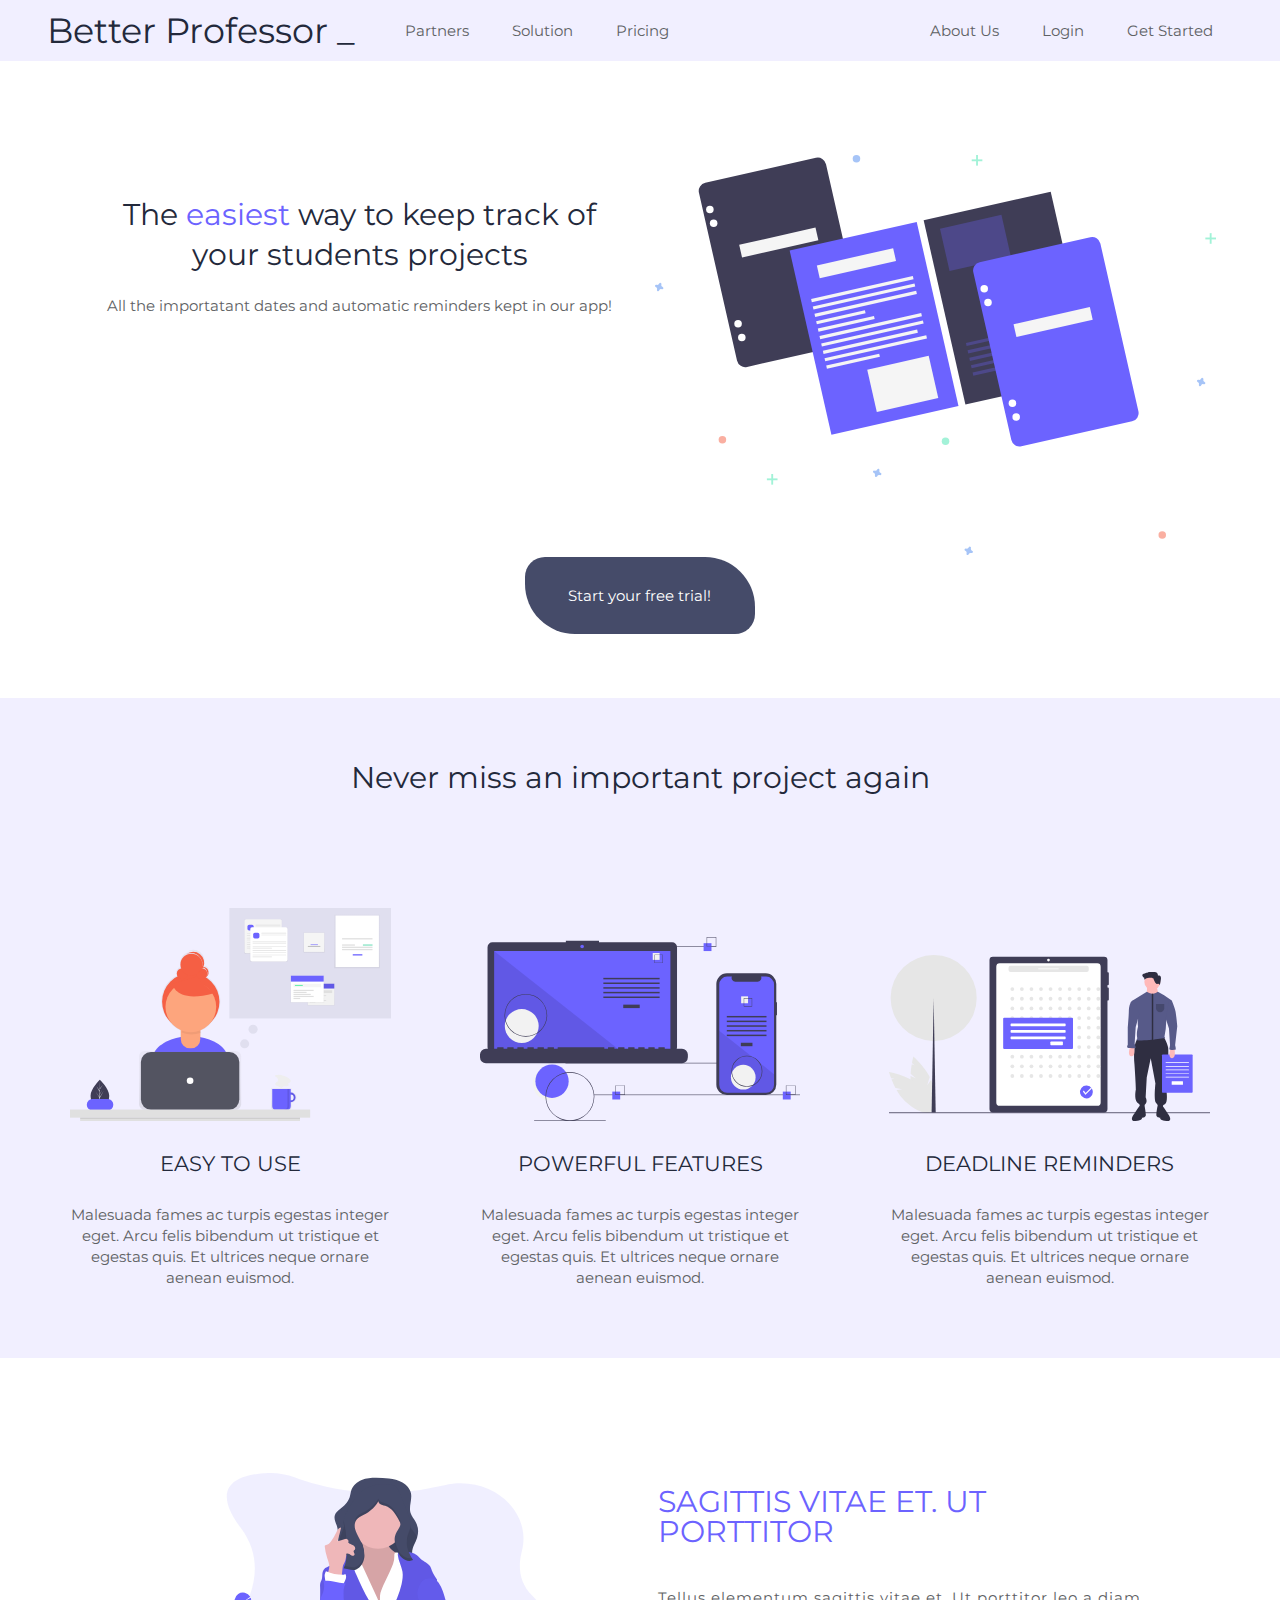
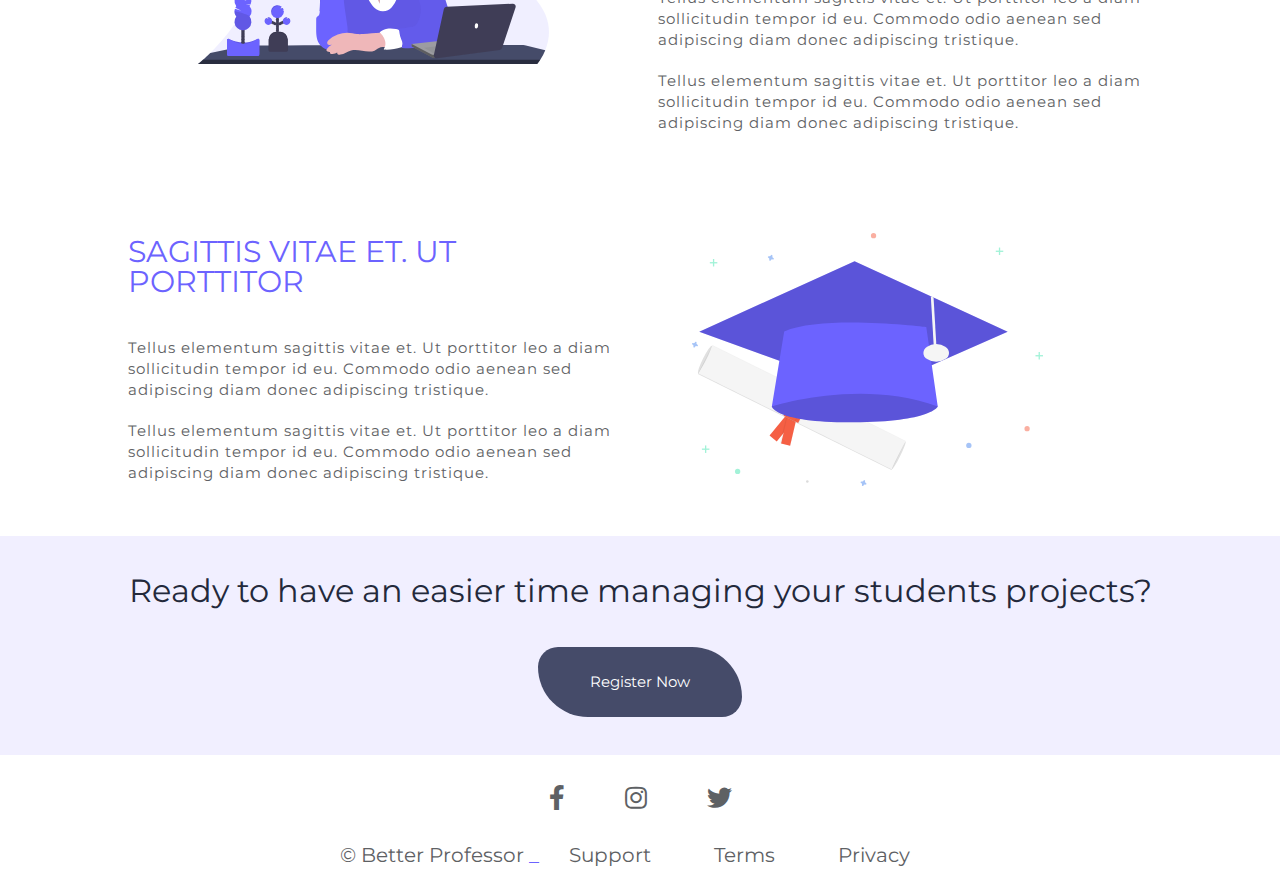
==== index.html @ 56a18260 "laying out about-page" ====
<!DOCTYPE html>

<html lang="en">
  <head>
    <meta charset="utf-8" />
    <meta name="viewport" content="width=device-width, initial-scale=1.0" />
    <title>Better Professor</title>
    <link
      rel="stylesheet"
      href="https://fonts.googleapis.com/css?family=Montserrat&display=swap"
    />
    <link
      rel="stylesheet"
      href="https://cdnjs.cloudflare.com/ajax/libs/font-awesome/5.12.1/css/all.min.css"
    />
    <link href="css/index.css" rel="stylesheet" />
  </head>

  <body>
    <div class="nav-bar">
      <h1>Better Professor <span>_</span></h1>
      <nav>
        <div class="nav-left">
          <a href="#">Partners</a>
          <a href="#">Solution</a>
          <a href="#">Pricing</a>
        </div>
        <div class="nav-right">
          <a href="./about.html">About Us</a>
          <a href="#">Login</a>
          <a href="#">Get Started</a>
        </div>
      </nav>
    </div>
    <div class="">
      <header>
        <div class="cta">
          <div class="cta-container">
            <div class="cta-text">
              <h2>
                The <span>easiest</span> way to keep track of your students
                projects
              </h2>
              <p>
                All the importatant dates and automatic reminders kept in our
                app!
              </p>
            </div>
            <div class="cta-img">
              <img src="./img/undraw_Working_oh83.svg" alt="file img" />
            </div>
          </div>
          <div class="cta-btn">
            <button>Start your free trial!</button>
          </div>
        </div>
      </header>
      <section class="features">
        <h2>Never miss an important project again</h2>
        <div class="feature-container">
          <div class="app-feature">
            <div class="feature-img">
              <img src="./img/undraw_Organizing_projects_0p9a.svg" alt="organizing img" />
            </div>
            <h3>Easy to use</h3>
            <p>
              Malesuada fames ac turpis egestas integer eget. Arcu felis
              bibendum ut tristique et egestas quis. Et ultrices neque ornare
              aenean euismod.
            </p>
          </div>
          <div class="app-feature">
            <div class="feature-img">
              <img src="./img/undraw_progressive_app_m9ms.svg" alt="app feature img" />
            </div>
            <h3>Powerful features</h3>
            <p>
              Malesuada fames ac turpis egestas integer eget. Arcu felis
              bibendum ut tristique et egestas quis. Et ultrices neque ornare
              aenean euismod.
            </p>
          </div>
          <div class="app-feature">
            <div class="feature-img">
              <img src="./img/undraw_grid_design_obmd.svg" alt="calendar img" />
            </div>
            <h3>Deadline reminders</h3>
            <p>
              Malesuada fames ac turpis egestas integer eget. Arcu felis
              bibendum ut tristique et egestas quis. Et ultrices neque ornare
              aenean euismod.
            </p>
          </div>
        </div>
      </section>
      <section class="students-success">
        <div class="success-descript">
          <div class="student-img">
            <img src="./img/undraw_teacher_35j2.svg" alt="teacher img" />
          </div>
          <div class="student-text">
            <h2>sagittis vitae et. Ut porttitor</h2>
            <p>
              Tellus elementum sagittis vitae et. Ut porttitor leo a diam
              sollicitudin tempor id eu. Commodo odio aenean sed adipiscing diam
              donec adipiscing tristique.
            </p>
            <p>
              Tellus elementum sagittis vitae et. Ut porttitor leo a diam
              sollicitudin tempor id eu. Commodo odio aenean sed adipiscing diam
              donec adipiscing tristique.
            </p>
          </div>
        </div>
        <div class="success-descript">
          <div class="student-text">
            <h2>sagittis vitae et. Ut porttitor</h2>
            <p>
              Tellus elementum sagittis vitae et. Ut porttitor leo a diam
              sollicitudin tempor id eu. Commodo odio aenean sed adipiscing diam
              donec adipiscing tristique.
            </p>
            <p>
              Tellus elementum sagittis vitae et. Ut porttitor leo a diam
              sollicitudin tempor id eu. Commodo odio aenean sed adipiscing diam
              donec adipiscing tristique.
            </p>
          </div>
          <div class="student-img">
            <img src="./img/undraw_Graduation_ktn0.svg" alt="graduation hat img" />
          </div>
        </div>
      </section>
      <section class="reviews">
        <div class="join-now">
          <h2>Ready to have an easier time managing your students projects?</h2>
          <div class="register-btn">
            <button>Register Now</button>
          </div>
        </div>
      </section>
      <footer>
        <div class="footer-nav">
          <div class="social-links">
            <a href="#"><i class="fab fa-facebook-f"></i></a>
            <a href="#"><i class="fab fa-instagram"></i></a>
            <a href="#"><i class="fab fa-twitter"></i></a>
          </div>
          <div class="legal-container">
            <p>&copy; Better Professor <span>_</span></p>
            <div class="legal-links">
              <a href="#">Support</a>
              <a href="#">Terms</a>
              <a href="#">Privacy</a>
            </div>
          </div>
        </div>
      </footer>
    </div>
  </body>
</html>
---- css/index.css ----
/* http://meyerweb.com/eric/tools/css/reset/ 
   v2.0 | 20110126
   License: none (public domain)
*/
html,
body,
div,
span,
applet,
object,
iframe,
h1,
h2,
h3,
h4,
h5,
h6,
p,
blockquote,
pre,
a,
abbr,
acronym,
address,
big,
cite,
code,
del,
dfn,
em,
img,
ins,
kbd,
q,
s,
samp,
small,
strike,
strong,
sub,
sup,
tt,
var,
b,
u,
i,
center,
dl,
dt,
dd,
ol,
ul,
li,
fieldset,
form,
label,
legend,
table,
caption,
tbody,
tfoot,
thead,
tr,
th,
td,
article,
aside,
canvas,
details,
embed,
figure,
figcaption,
footer,
header,
hgroup,
menu,
nav,
output,
ruby,
section,
summary,
time,
mark,
audio,
video {
  margin: 0;
  padding: 0;
  border: 0;
  font-size: 100%;
  font: inherit;
  vertical-align: baseline;
}
/* HTML5 display-role reset for older browsers */
article,
aside,
details,
figcaption,
figure,
footer,
header,
hgroup,
menu,
nav,
section {
  display: block;
}
body {
  line-height: 1;
}
ol,
ul {
  list-style: none;
}
blockquote,
q {
  quotes: none;
}
blockquote:before,
blockquote:after,
q:before,
q:after {
  content: '';
  content: none;
}
table {
  border-collapse: collapse;
  border-spacing: 0;
}
* {
  box-sizing: border-box;
}
html {
  font-size: 62.5%;
}
html,
body {
  font-family: 'Montserrat', sans-serif;
  color: #5E6164;
}
h1,
h2,
h3,
h4,
h5 {
  font-family: 'Montserrat', sans-serif;
  color: #23293B;
}
h2 {
  font-size: 3.2rem;
}
h3 {
  font-size: 2.8rem;
}
p {
  font-size: 1.6rem;
  line-height: 1.4;
}
.container {
  max-width: 1000px;
  width: 100%;
  margin: 0 auto;
}
.nav-bar {
  background-color: #F1EFFF;
  width: 100%;
  display: flex;
  justify-content: center;
  align-items: center;
  margin: 0 auto 3rem;
  padding: 1%;
}
.nav-bar h1 {
  font-size: 3.5rem;
}
.nav-bar nav {
  width: 70%;
  display: flex;
  justify-content: space-between;
}
.nav-bar nav .nav-left {
  margin: 0 3rem;
}
.nav-bar nav .nav-right a,
.nav-bar nav .nav-left a {
  margin: 0 2rem;
  font-size: 1.5rem;
  color: #5E6164;
  text-decoration: none;
  transition: color 0.3s;
}
.nav-bar nav .nav-right a:visited,
.nav-bar nav .nav-left a:visited,
.nav-bar nav .nav-right a active,
.nav-bar nav .nav-left a active {
  color: #5E6164;
}
.nav-bar nav .nav-right a:hover,
.nav-bar nav .nav-left a:hover {
  color: #6C63FF;
}
header .cta {
  margin-bottom: -10rem;
  display: flex;
  flex-direction: column;
  text-align: center;
  padding: 5%;
}
header .cta .cta-container {
  display: flex;
}
header .cta .cta-container .cta-text {
  margin: -1rem 4rem;
}
header .cta .cta-container .cta-text h2 {
  font-size: 3rem;
  line-height: 4rem;
  margin: 5rem 0 2rem;
}
header .cta .cta-container .cta-text h2 span {
  color: #6C63FF;
}
header .cta .cta-container .cta-text p {
  font-size: 1.5rem;
  margin-bottom: 2rem;
}
header .cta .cta-container .cta-img img {
  width: 100%;
}
header .cta .cta-btn {
  margin-bottom: 10rem;
}
header .cta .cta-btn button {
  cursor: pointer;
  padding: 2.5%;
  width: 20%;
  font-family: "Montserrat";
  font-size: 1.5rem;
  color: white;
  background-color: #454B69;
  transition: background-color 0.2s, border 0.2s;
  border: none;
  border-radius: 2rem 5rem;
  outline: none;
}
header .cta .cta-btn button:hover {
  background-color: #6C63FF;
}
.features {
  display: flex;
  align-items: center;
  flex-direction: column;
  padding: 2%;
  background-color: #F1EFFF;
}
.features h2 {
  font-size: 3rem;
  margin: 4rem 5rem;
}
.features .feature-container {
  display: flex;
  justify-content: space-evenly;
  align-items: flex-end;
  text-align: center;
}
.features .feature-container .app-feature {
  margin: 5rem 2rem 2rem;
  padding: 2%;
  width: 100%;
}
.features .feature-container .app-feature h3 {
  margin: 3rem 0;
  font-size: 2.1rem;
  text-transform: uppercase;
}
.features .feature-container .app-feature p {
  font-size: 1.5rem;
}
.features .feature-container .app-feature .feature-img {
  width: 100%;
}
.features .feature-container .app-feature .feature-img img {
  width: 100%;
}
.students-success {
  padding: 3% 10% 3%;
  width: 100%;
}
.students-success div:last-child {
  margin: 9rem 0 1rem;
}
.students-success .success-descript {
  display: flex;
  align-items: center;
}
.students-success .success-descript h2 {
  font-size: 3rem;
  margin-bottom: 4rem;
  color: #6C63FF;
  text-transform: uppercase;
}
.students-success .success-descript p {
  margin-top: 2rem;
  font-size: 1.5rem;
  letter-spacing: 0.1rem;
}
.students-success .success-descript .student-img {
  width: 100%;
  margin: 0 7rem;
}
.students-success .success-descript .student-img img {
  width: 90%;
}
.reviews {
  display: flex;
  align-items: center;
  flex-direction: column;
  background-color: #F1EFFF;
  padding: 3%;
}
.reviews .review-item-container {
  display: flex;
  width: 100%;
  justify-content: space-around;
  margin: 5rem;
}
.reviews .review-item-container .item {
  text-align: center;
}
.reviews .review-item-container .item p {
  font-size: 2rem;
}
.reviews .review-item-container .item p span {
  color: #6C63FF;
}
.reviews .join-now {
  display: flex;
  flex-direction: column;
}
.reviews .join-now h2 {
  margin-bottom: 4rem;
}
.reviews .join-now .register-btn {
  width: 100%;
  text-align: center;
}
.reviews .join-now .register-btn button {
  cursor: pointer;
  padding: 2.5%;
  width: 20%;
  font-family: "Montserrat";
  font-size: 1.5rem;
  color: white;
  background-color: #454B69;
  transition: background-color 0.2s, border 0.2s;
  border: none;
  border-radius: 2rem 5rem;
  outline: none;
}
.reviews .join-now .register-btn button:hover {
  background-color: #6C63FF;
}
.footer-nav .social-links a:visited,
.footer-nav .legal-links a:visited,
.footer-nav .social-links a:active,
.footer-nav .legal-links a:active {
  color: #454B69;
}
.footer-nav .social-links a,
.footer-nav .legal-links a {
  font-size: 2rem;
  margin: 3rem;
  text-decoration: none;
  transition: color 0.2s;
  color: #5E6164;
}
.footer-nav .social-links a:hover,
.footer-nav .legal-links a:hover {
  color: #6C63FF;
}
.footer-nav .social-links {
  display: flex;
  justify-content: center;
}
.footer-nav .social-links a {
  font-size: 2.5rem;
}
.footer-nav .legal-container {
  display: flex;
  justify-content: center;
  align-items: center;
}
.footer-nav .legal-container p {
  font-size: 2rem;
}
.footer-nav .legal-container p span {
  color: #6C63FF;
}
.team {
  text-align: center;
}
.team h1 {
  font-size: 4rem;
}
.team .card-wrapper {
  display: flex;
  flex-wrap: wrap;
  justify-content: space-evenly;
  padding: 6%;
}
.team .card-wrapper .card {
  display: flex;
  flex-direction: column;
  align-items: center;
  border: 0.2rem solid #6C63FF;
  border-radius: 10%;
  width: 30%;
  padding: 3% 4% 2%;
  margin-bottom: 3rem;
  transition: transform 0.2s, box-shadow 0.2s;
}
.team .card-wrapper .card:hover {
  transform: translate(-1rem, -1rem);
  box-shadow: 0.5rem 0.5rem 0.3rem rgba(0, 0, 0, 0.2);
}
.team .card-wrapper .card .card-img {
  margin-bottom: 5%;
}
.team .card-wrapper .card .card-img img {
  width: 50%;
  border: 0.3rem solid #6C63FF;
  border-radius: 50%;
}
.team .card-wrapper .card .card-info .name {
  font-size: 2.2rem;
}
.team .card-wrapper .card .card-info .title {
  margin-top: 1%;
  font-size: 1.5rem;
}
.team .card-wrapper .card .card-info .inf-text {
  margin: 3% 0;
  font-size: 1.2rem;
}
.team .card-wrapper .card .card-contact {
  width: 100%;
  margin: 6% 0 10%;
}
.team .card-wrapper .card .card-contact button {
  width: 50%;
  padding: 2%;
  cursor: pointer;
  font-family: "Montserrat";
  font-size: 1.5rem;
  color: white;
  background-color: #6C63FF;
  transition: background-color 0.2s, border 0.2s;
  border: none;
  border-radius: 1rem;
  outline: none;
}
.team .card-wrapper .card .card-contact button:hover {
  background-color: #454B69;
}
.team .card-wrapper .card .card-social-links {
  display: flex;
  width: 100%;
  justify-content: space-evenly;
  margin: 2%;
}
.team .card-wrapper .card .card-social-links a {
  font-size: 1.7rem;
}
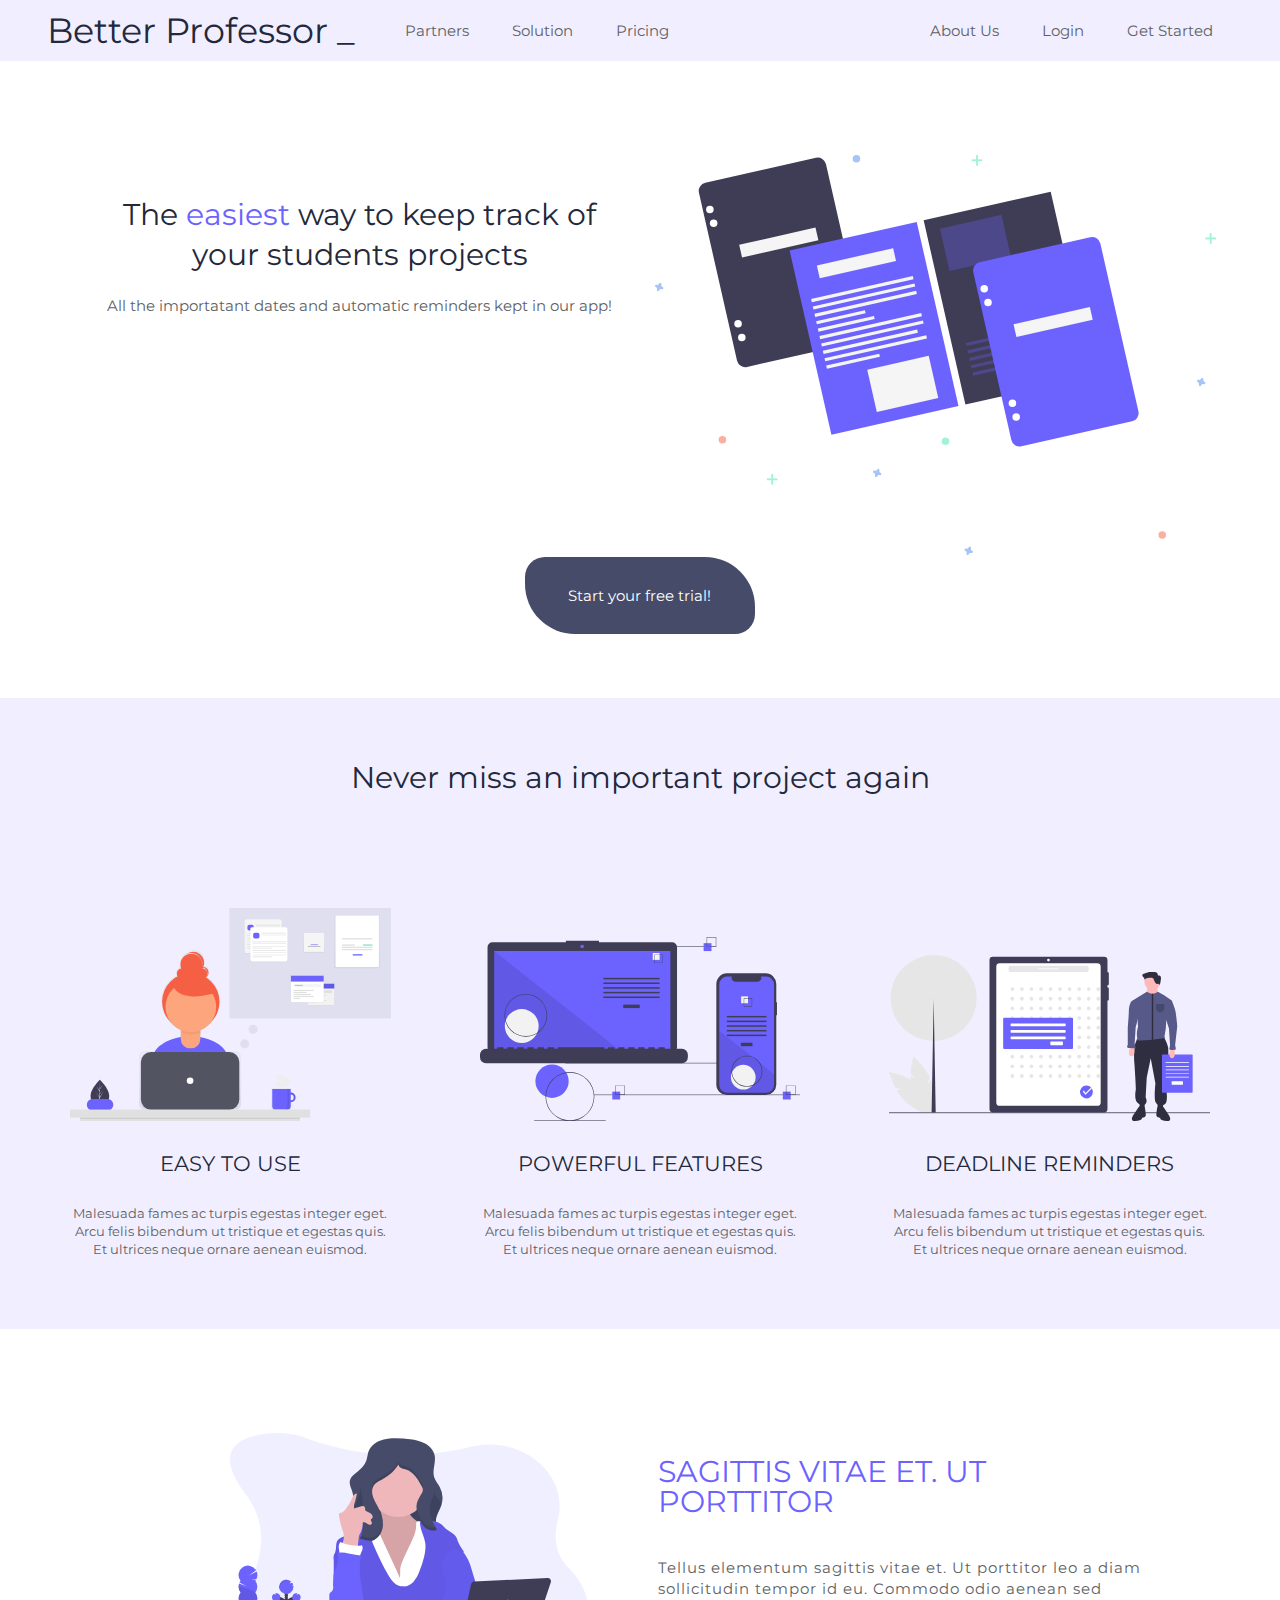
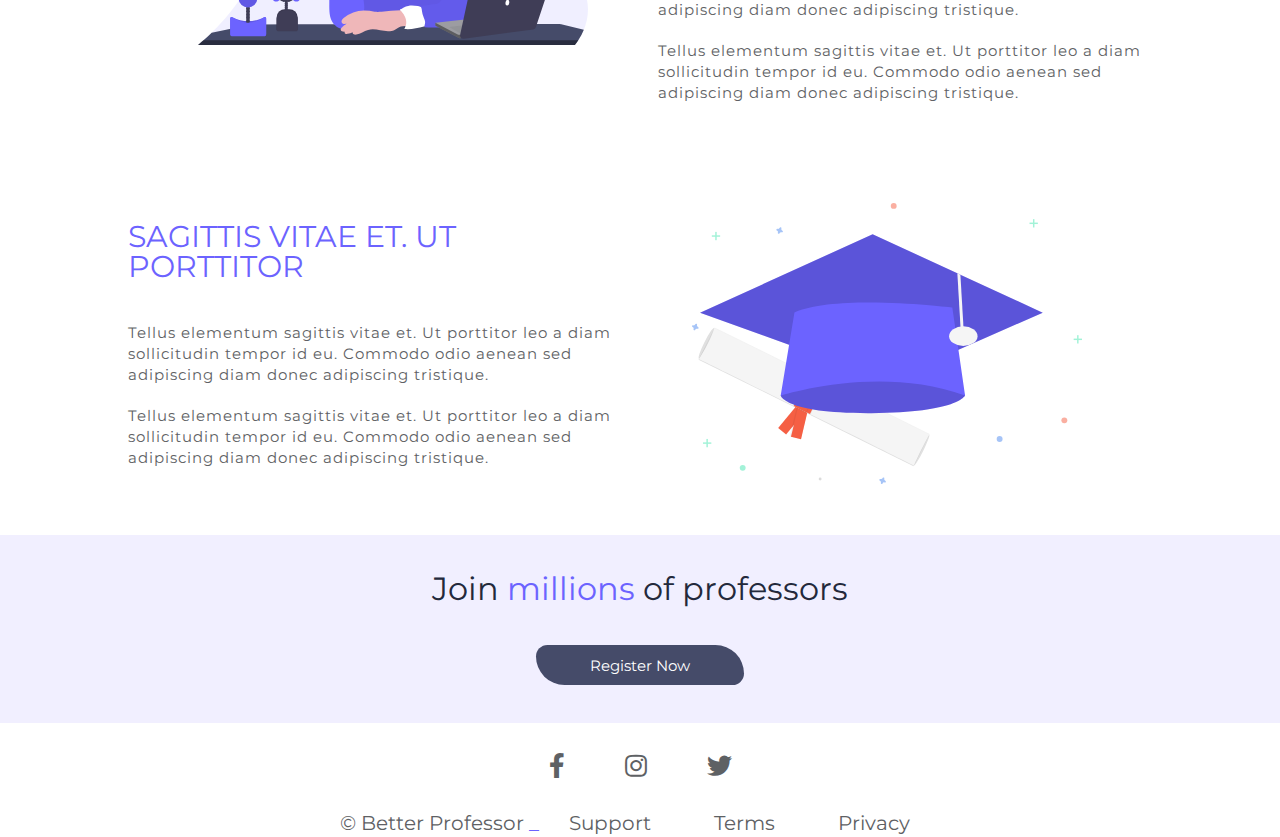
==== commit 517cf057: "added media query @ 800px for homepage" ====
--- a/index.html
+++ b/index.html
@@ -133,7 +133,7 @@
       </section>
       <section class="reviews">
         <div class="join-now">
-          <h2>Ready to have an easier time managing your students projects?</h2>
+          <h2>Join <span>millions</span> of professors</h2>
           <div class="register-btn">
             <button>Register Now</button>
           </div>
--- a/css/index.css
+++ b/css/index.css
@@ -172,6 +172,11 @@
 .nav-bar h1 {
   font-size: 3.5rem;
 }
+@media (max-width: 800px) {
+  .nav-bar h1 {
+    font-size: 2.5rem;
+  }
+}
 .nav-bar nav {
   width: 70%;
   display: flex;
@@ -188,10 +193,17 @@
   text-decoration: none;
   transition: color 0.3s;
 }
+@media (max-width: 800px) {
+  .nav-bar nav .nav-right a,
+  .nav-bar nav .nav-left a {
+    margin: 0 1rem;
+    font-size: 1.4rem;
+  }
+}
 .nav-bar nav .nav-right a:visited,
 .nav-bar nav .nav-left a:visited,
-.nav-bar nav .nav-right a active,
-.nav-bar nav .nav-left a active {
+.nav-bar nav .nav-right a:active,
+.nav-bar nav .nav-left a:active {
   color: #5E6164;
 }
 .nav-bar nav .nav-right a:hover,
@@ -204,6 +216,11 @@
   flex-direction: column;
   text-align: center;
   padding: 5%;
+}
+@media (max-width: 800px) {
+  header .cta {
+    padding: 2%;
+  }
 }
 header .cta .cta-container {
   display: flex;
@@ -219,12 +236,29 @@
 header .cta .cta-container .cta-text h2 span {
   color: #6C63FF;
 }
+@media (max-width: 800px) {
+  header .cta .cta-container .cta-text h2 {
+    font-size: 2.2rem;
+    line-height: 3rem;
+  }
+}
 header .cta .cta-container .cta-text p {
   font-size: 1.5rem;
   margin-bottom: 2rem;
 }
+@media (max-width: 800px) {
+  header .cta .cta-container .cta-text p {
+    font-size: 1.2rem;
+    line-height: 2.5rem;
+  }
+}
 header .cta .cta-container .cta-img img {
   width: 100%;
+}
+@media (max-width: 800px) {
+  header .cta .cta-container .cta-img img {
+    width: 95%;
+  }
 }
 header .cta .cta-btn {
   margin-bottom: 10rem;
@@ -242,6 +276,12 @@
   border-radius: 2rem 5rem;
   outline: none;
 }
+@media (max-width: 800px) {
+  header .cta .cta-btn button {
+    font-size: 1.2rem;
+    padding: 2%;
+  }
+}
 header .cta .cta-btn button:hover {
   background-color: #6C63FF;
 }
@@ -256,6 +296,11 @@
   font-size: 3rem;
   margin: 4rem 5rem;
 }
+@media (max-width: 800px) {
+  .features h2 {
+    margin: 3rem 4rem;
+  }
+}
 .features .feature-container {
   display: flex;
   justify-content: space-evenly;
@@ -266,14 +311,29 @@
   margin: 5rem 2rem 2rem;
   padding: 2%;
   width: 100%;
+}
+@media (max-width: 800px) {
+  .features .feature-container .app-feature {
+    margin: 3rem 2rem 2rem;
+  }
 }
 .features .feature-container .app-feature h3 {
   margin: 3rem 0;
   font-size: 2.1rem;
   text-transform: uppercase;
 }
+@media (max-width: 800px) {
+  .features .feature-container .app-feature h3 {
+    font-size: 1.5rem;
+  }
+}
 .features .feature-container .app-feature p {
-  font-size: 1.5rem;
+  font-size: 1.3rem;
+}
+@media (max-width: 800px) {
+  .features .feature-container .app-feature p {
+    font-size: 1.3rem;
+  }
 }
 .features .feature-container .app-feature .feature-img {
   width: 100%;
@@ -284,6 +344,13 @@
 .students-success {
   padding: 3% 10% 3%;
   width: 100%;
+}
+@media (max-width: 800px) {
+  .students-success {
+    padding: 1% 7% 2%;
+    margin-top: -7%;
+    margin-bottom: 3%;
+  }
 }
 .students-success div:last-child {
   margin: 9rem 0 1rem;
@@ -298,17 +365,33 @@
   color: #6C63FF;
   text-transform: uppercase;
 }
+@media (max-width: 800px) {
+  .students-success .success-descript h2 {
+    font-size: 2rem;
+    margin-bottom: 3rem;
+  }
+}
 .students-success .success-descript p {
   margin-top: 2rem;
   font-size: 1.5rem;
   letter-spacing: 0.1rem;
 }
+@media (max-width: 800px) {
+  .students-success .success-descript p {
+    font-size: 1.3rem;
+  }
+}
 .students-success .success-descript .student-img {
   width: 100%;
   margin: 0 7rem;
 }
+@media (max-width: 800px) {
+  .students-success .success-descript .student-img {
+    margin: 0 5rem;
+  }
+}
 .students-success .success-descript .student-img img {
-  width: 90%;
+  width: 100%;
 }
 .reviews {
   display: flex;
@@ -317,20 +400,10 @@
   background-color: #F1EFFF;
   padding: 3%;
 }
-.reviews .review-item-container {
-  display: flex;
-  width: 100%;
-  justify-content: space-around;
-  margin: 5rem;
-}
-.reviews .review-item-container .item {
-  text-align: center;
-}
-.reviews .review-item-container .item p {
-  font-size: 2rem;
-}
-.reviews .review-item-container .item p span {
-  color: #6C63FF;
+@media (max-width: 800px) {
+  .reviews {
+    padding: 5%;
+  }
 }
 .reviews .join-now {
   display: flex;
@@ -338,6 +411,14 @@
 }
 .reviews .join-now h2 {
   margin-bottom: 4rem;
+}
+.reviews .join-now h2 span {
+  color: #6C63FF;
+}
+@media (max-width: 800px) {
+  .reviews .join-now h2 {
+    font-size: 2.5rem;
+  }
 }
 .reviews .join-now .register-btn {
   width: 100%;
@@ -346,7 +427,7 @@
 .reviews .join-now .register-btn button {
   cursor: pointer;
   padding: 2.5%;
-  width: 20%;
+  width: 50%;
   font-family: "Montserrat";
   font-size: 1.5rem;
   color: white;
@@ -426,7 +507,7 @@
   margin-bottom: 5%;
 }
 .team .card-wrapper .card .card-img img {
-  width: 50%;
+  max-width: 50%;
   border: 0.3rem solid #6C63FF;
   border-radius: 50%;
 }
@@ -469,4 +550,12 @@
 }
 .team .card-wrapper .card .card-social-links a {
   font-size: 1.7rem;
-}
+  transition: color 0.2s;
+}
+.team .card-wrapper .card .card-social-links a:visited,
+.team .card-wrapper .card .card-social-links a:active {
+  color: #5E6164;
+}
+.team .card-wrapper .card .card-social-links a:hover {
+  color: #6C63FF;
+}
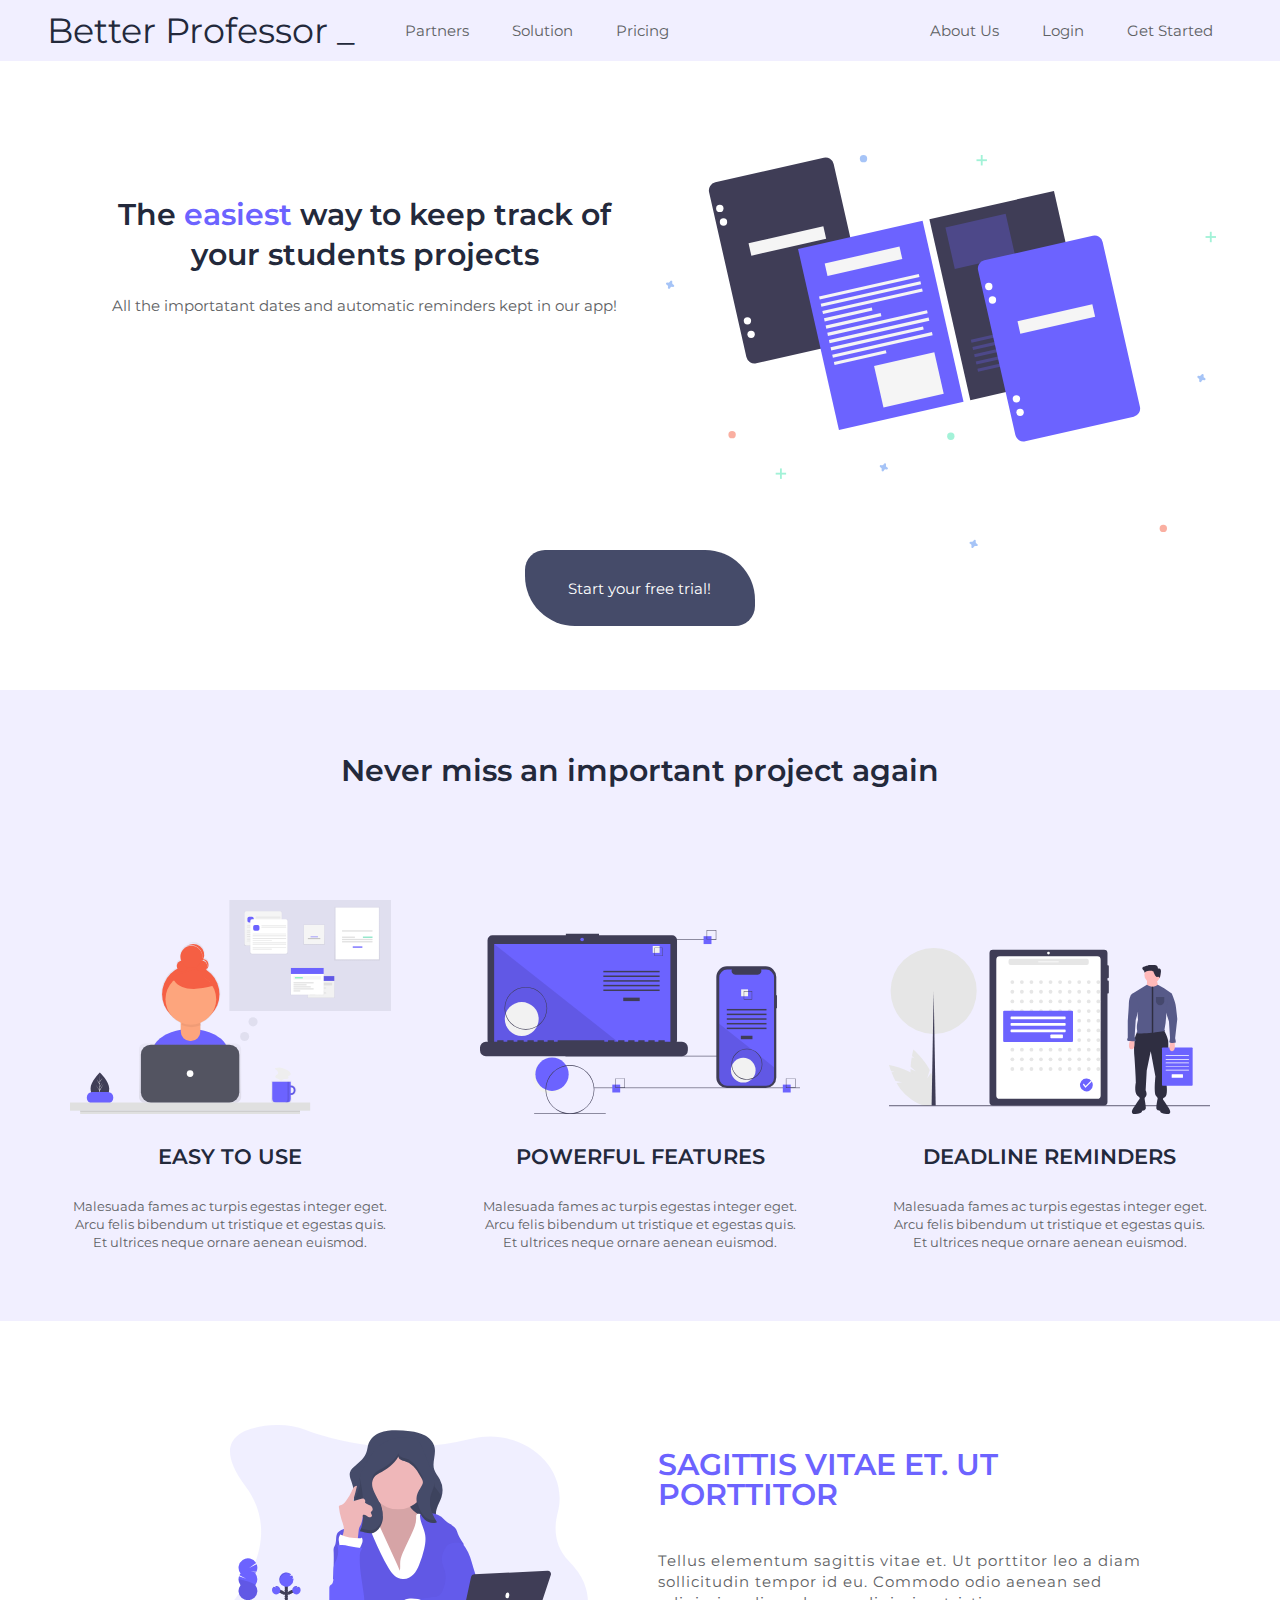
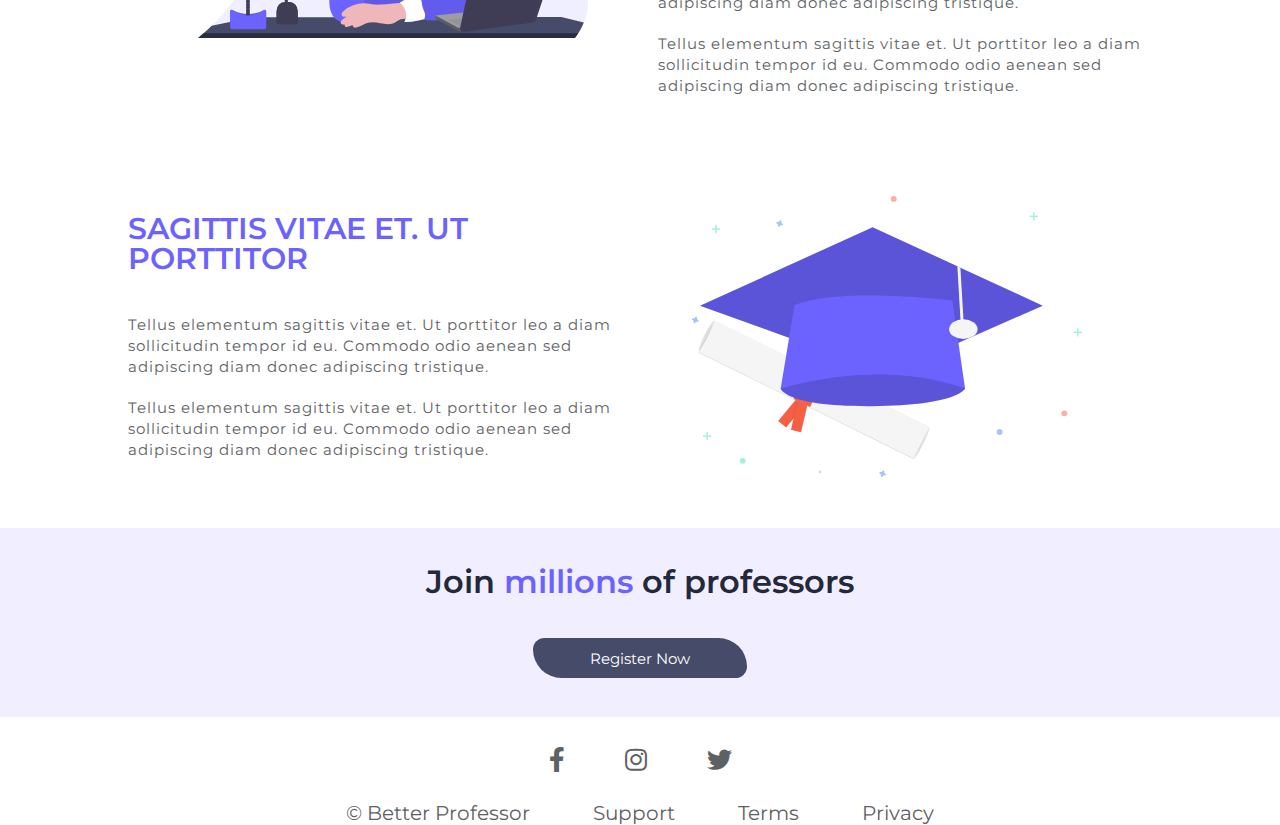
==== commit 32849959: "media queries added to homepage at 500px size" ====
--- a/index.html
+++ b/index.html
@@ -9,6 +9,7 @@
       rel="stylesheet"
       href="https://fonts.googleapis.com/css?family=Montserrat&display=swap"
     />
+    <link href="https://fonts.googleapis.com/css?family=Montserrat:600&display=swap" rel="stylesheet">
     <link
       rel="stylesheet"
       href="https://cdnjs.cloudflare.com/ajax/libs/font-awesome/5.12.1/css/all.min.css"
@@ -27,7 +28,7 @@
         </div>
         <div class="nav-right">
           <a href="./about.html">About Us</a>
-          <a href="#">Login</a>
+          <a href="https://betterprofessor-luzaonzll.now.sh/login">Login</a>
           <a href="#">Get Started</a>
         </div>
       </nav>
@@ -131,11 +132,11 @@
           </div>
         </div>
       </section>
-      <section class="reviews">
+      <section class="register">
         <div class="join-now">
           <h2>Join <span>millions</span> of professors</h2>
           <div class="register-btn">
-            <button>Register Now</button>
+            <a href="https://betterprofessor-luzaonzll.now.sh/register"><button>Register Now</button></a>
           </div>
         </div>
       </section>
@@ -147,8 +148,8 @@
             <a href="#"><i class="fab fa-twitter"></i></a>
           </div>
           <div class="legal-container">
-            <p>&copy; Better Professor <span>_</span></p>
             <div class="legal-links">
+              <a href="#">&copy; Better Professor</a>
               <a href="#">Support</a>
               <a href="#">Terms</a>
               <a href="#">Privacy</a>
--- a/css/index.css
+++ b/css/index.css
@@ -177,10 +177,20 @@
     font-size: 2.5rem;
   }
 }
+@media (max-width: 500px) {
+  .nav-bar h1 {
+    font-size: 1.4rem;
+  }
+}
 .nav-bar nav {
   width: 70%;
   display: flex;
   justify-content: space-between;
+}
+@media (max-width: 500px) {
+  .nav-bar nav {
+    width: 74%;
+  }
 }
 .nav-bar nav .nav-left {
   margin: 0 3rem;
@@ -200,6 +210,13 @@
     font-size: 1.4rem;
   }
 }
+@media (max-width: 500px) {
+  .nav-bar nav .nav-right a,
+  .nav-bar nav .nav-left a {
+    font-size: 0.9rem;
+    margin: 0 0.5rem;
+  }
+}
 .nav-bar nav .nav-right a:visited,
 .nav-bar nav .nav-left a:visited,
 .nav-bar nav .nav-right a:active,
@@ -210,6 +227,47 @@
 .nav-bar nav .nav-left a:hover {
   color: #6C63FF;
 }
+.footer-nav .social-links a:visited,
+.footer-nav .legal-links a:visited,
+.footer-nav .social-links a:active,
+.footer-nav .legal-links a:active {
+  color: #454B69;
+}
+.footer-nav .social-links a,
+.footer-nav .legal-links a {
+  font-size: 2rem;
+  margin: 3rem;
+  text-decoration: none;
+  transition: color 0.2s;
+  color: #5E6164;
+}
+.footer-nav .social-links a:hover,
+.footer-nav .legal-links a:hover {
+  color: #6C63FF;
+}
+@media (max-width: 500px) {
+  .footer-nav .social-links a,
+  .footer-nav .legal-links a {
+    font-size: 1rem;
+  }
+}
+.footer-nav .social-links {
+  display: flex;
+  justify-content: center;
+}
+.footer-nav .social-links a {
+  font-size: 2.5rem;
+}
+@media (max-width: 500px) {
+  .footer-nav .social-links a {
+    font-size: 1.8rem;
+  }
+}
+.footer-nav .legal-container {
+  display: flex;
+  justify-content: center;
+  align-items: center;
+}
 header .cta {
   margin-bottom: -10rem;
   display: flex;
@@ -222,16 +280,28 @@
     padding: 2%;
   }
 }
+@media (max-width: 500px) {
+  header .cta {
+    padding: 3%;
+    padding-left: 5%;
+  }
+}
 header .cta .cta-container {
   display: flex;
 }
 header .cta .cta-container .cta-text {
   margin: -1rem 4rem;
+}
+@media (max-width: 500px) {
+  header .cta .cta-container .cta-text {
+    margin: -9% 2%;
+  }
 }
 header .cta .cta-container .cta-text h2 {
   font-size: 3rem;
   line-height: 4rem;
   margin: 5rem 0 2rem;
+  font-weight: 600;
 }
 header .cta .cta-container .cta-text h2 span {
   color: #6C63FF;
@@ -242,6 +312,12 @@
     line-height: 3rem;
   }
 }
+@media (max-width: 500px) {
+  header .cta .cta-container .cta-text h2 {
+    font-size: 1.5rem;
+    line-height: 2.5rem;
+  }
+}
 header .cta .cta-container .cta-text p {
   font-size: 1.5rem;
   margin-bottom: 2rem;
@@ -252,6 +328,12 @@
     line-height: 2.5rem;
   }
 }
+@media (max-width: 500px) {
+  header .cta .cta-container .cta-text p {
+    font-size: 0.8rem;
+    line-height: 1.2rem;
+  }
+}
 header .cta .cta-container .cta-img img {
   width: 100%;
 }
@@ -260,8 +342,18 @@
     width: 95%;
   }
 }
+@media (max-width: 500px) {
+  header .cta .cta-container .cta-img img {
+    width: 80%;
+  }
+}
 header .cta .cta-btn {
   margin-bottom: 10rem;
+}
+@media (max-width: 500px) {
+  header .cta .cta-btn {
+    margin-bottom: 11rem;
+  }
 }
 header .cta .cta-btn button {
   cursor: pointer;
@@ -276,14 +368,21 @@
   border-radius: 2rem 5rem;
   outline: none;
 }
+header .cta .cta-btn button:hover {
+  background-color: #6C63FF;
+}
 @media (max-width: 800px) {
   header .cta .cta-btn button {
     font-size: 1.2rem;
     padding: 2%;
   }
 }
-header .cta .cta-btn button:hover {
-  background-color: #6C63FF;
+@media (max-width: 500px) {
+  header .cta .cta-btn button {
+    font-size: 1rem;
+    padding: 2%;
+    width: 34%;
+  }
 }
 .features {
   display: flex;
@@ -295,10 +394,17 @@
 .features h2 {
   font-size: 3rem;
   margin: 4rem 5rem;
+  font-weight: 600;
 }
 @media (max-width: 800px) {
   .features h2 {
     margin: 3rem 4rem;
+  }
+}
+@media (max-width: 500px) {
+  .features h2 {
+    font-size: 1.8rem;
+    margin: 2rem 3rem 3rem;
   }
 }
 .features .feature-container {
@@ -315,24 +421,41 @@
 @media (max-width: 800px) {
   .features .feature-container .app-feature {
     margin: 3rem 2rem 2rem;
+  }
+}
+@media (max-width: 500px) {
+  .features .feature-container .app-feature {
+    margin: 2rem 1rem 1rem;
   }
 }
 .features .feature-container .app-feature h3 {
   margin: 3rem 0;
   font-size: 2.1rem;
   text-transform: uppercase;
+  font-weight: 600;
 }
 @media (max-width: 800px) {
   .features .feature-container .app-feature h3 {
     font-size: 1.5rem;
   }
 }
+@media (max-width: 500px) {
+  .features .feature-container .app-feature h3 {
+    font-size: 0.9rem;
+    margin: 2rem 0 1rem;
+  }
+}
 .features .feature-container .app-feature p {
   font-size: 1.3rem;
 }
 @media (max-width: 800px) {
   .features .feature-container .app-feature p {
     font-size: 1.3rem;
+  }
+}
+@media (max-width: 500px) {
+  .features .feature-container .app-feature p {
+    font-size: 0.9rem;
   }
 }
 .features .feature-container .app-feature .feature-img {
@@ -352,23 +475,43 @@
     margin-bottom: 3%;
   }
 }
+@media (max-width: 500px) {
+  .students-success {
+    margin-top: 1rem;
+    padding: 4%;
+  }
+}
 .students-success div:last-child {
   margin: 9rem 0 1rem;
 }
+@media (max-width: 500px) {
+  .students-success div:last-child {
+    margin: 1rem 0 1rem;
+  }
+}
 .students-success .success-descript {
   display: flex;
   align-items: center;
+}
+@media (max-width: 500px) {
 }
 .students-success .success-descript h2 {
   font-size: 3rem;
   margin-bottom: 4rem;
   color: #6C63FF;
   text-transform: uppercase;
+  font-weight: 600;
 }
 @media (max-width: 800px) {
   .students-success .success-descript h2 {
     font-size: 2rem;
     margin-bottom: 3rem;
+  }
+}
+@media (max-width: 500px) {
+  .students-success .success-descript h2 {
+    font-size: 1.3rem;
+    margin-bottom: 2rem;
   }
 }
 .students-success .success-descript p {
@@ -381,6 +524,12 @@
     font-size: 1.3rem;
   }
 }
+@media (max-width: 500px) {
+  .students-success .success-descript p {
+    font-size: 0.9rem;
+    margin-top: 1rem;
+  }
+}
 .students-success .success-descript .student-img {
   width: 100%;
   margin: 0 7rem;
@@ -390,10 +539,12 @@
     margin: 0 5rem;
   }
 }
+@media (max-width: 500px) {
+}
 .students-success .success-descript .student-img img {
   width: 100%;
 }
-.reviews {
+.register {
   display: flex;
   align-items: center;
   flex-direction: column;
@@ -401,30 +552,36 @@
   padding: 3%;
 }
 @media (max-width: 800px) {
-  .reviews {
+  .register {
     padding: 5%;
   }
 }
-.reviews .join-now {
+.register .join-now {
   display: flex;
   flex-direction: column;
 }
-.reviews .join-now h2 {
+.register .join-now h2 {
   margin-bottom: 4rem;
-}
-.reviews .join-now h2 span {
+  font-weight: 600;
+}
+.register .join-now h2 span {
   color: #6C63FF;
 }
 @media (max-width: 800px) {
-  .reviews .join-now h2 {
+  .register .join-now h2 {
     font-size: 2.5rem;
   }
 }
-.reviews .join-now .register-btn {
+@media (max-width: 500px) {
+  .register .join-now h2 {
+    font-size: 2rem;
+  }
+}
+.register .join-now .register-btn {
   width: 100%;
   text-align: center;
 }
-.reviews .join-now .register-btn button {
+.register .join-now .register-btn button {
   cursor: pointer;
   padding: 2.5%;
   width: 50%;
@@ -435,49 +592,26 @@
   transition: background-color 0.2s, border 0.2s;
   border: none;
   border-radius: 2rem 5rem;
+}
+.register .join-now .register-btn button:focus {
   outline: none;
 }
-.reviews .join-now .register-btn button:hover {
+.register .join-now .register-btn button:hover {
   background-color: #6C63FF;
 }
-.footer-nav .social-links a:visited,
-.footer-nav .legal-links a:visited,
-.footer-nav .social-links a:active,
-.footer-nav .legal-links a:active {
-  color: #454B69;
-}
-.footer-nav .social-links a,
-.footer-nav .legal-links a {
-  font-size: 2rem;
-  margin: 3rem;
-  text-decoration: none;
-  transition: color 0.2s;
-  color: #5E6164;
-}
-.footer-nav .social-links a:hover,
-.footer-nav .legal-links a:hover {
-  color: #6C63FF;
-}
-.footer-nav .social-links {
-  display: flex;
-  justify-content: center;
-}
-.footer-nav .social-links a {
-  font-size: 2.5rem;
-}
-.footer-nav .legal-container {
-  display: flex;
-  justify-content: center;
-  align-items: center;
-}
-.footer-nav .legal-container p {
-  font-size: 2rem;
-}
-.footer-nav .legal-container p span {
-  color: #6C63FF;
+@media (max-width: 500px) {
+  .register .join-now .register-btn button {
+    font-size: 1rem;
+    width: 40%;
+  }
 }
 .team {
   text-align: center;
+}
+@media (max-width: 800px) {
+  .team {
+    padding: 2%;
+  }
 }
 .team h1 {
   font-size: 4rem;
@@ -487,6 +621,11 @@
   flex-wrap: wrap;
   justify-content: space-evenly;
   padding: 6%;
+}
+@media (max-width: 800px) {
+  .team .card-wrapper {
+    padding: 7% 3%;
+  }
 }
 .team .card-wrapper .card {
   display: flex;
@@ -498,6 +637,12 @@
   padding: 3% 4% 2%;
   margin-bottom: 3rem;
   transition: transform 0.2s, box-shadow 0.2s;
+}
+@media (max-width: 800px) {
+  .team .card-wrapper .card {
+    width: 43%;
+    padding: 4% 3% 2%;
+  }
 }
 .team .card-wrapper .card:hover {
   transform: translate(-1rem, -1rem);
@@ -546,6 +691,7 @@
   display: flex;
   width: 100%;
   justify-content: space-evenly;
+  align-items: flex-end;
   margin: 2%;
 }
 .team .card-wrapper .card .card-social-links a {
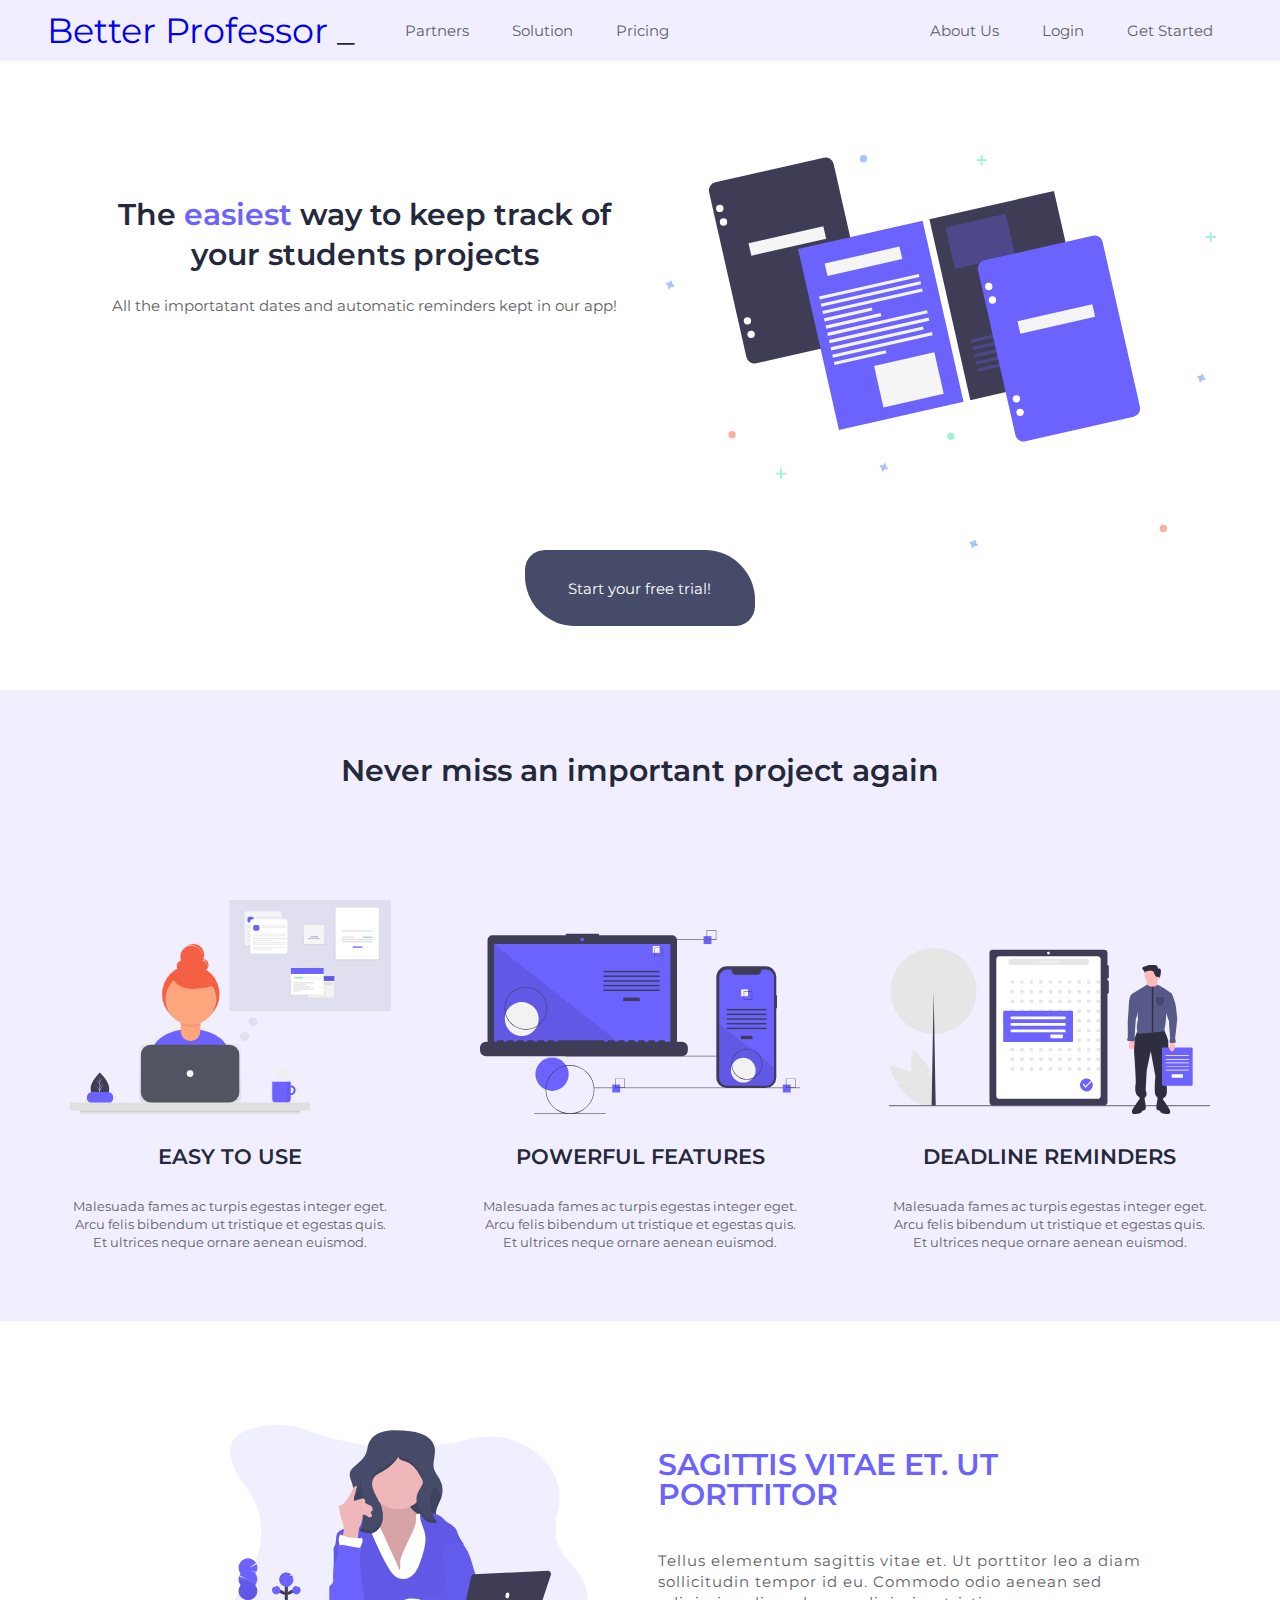
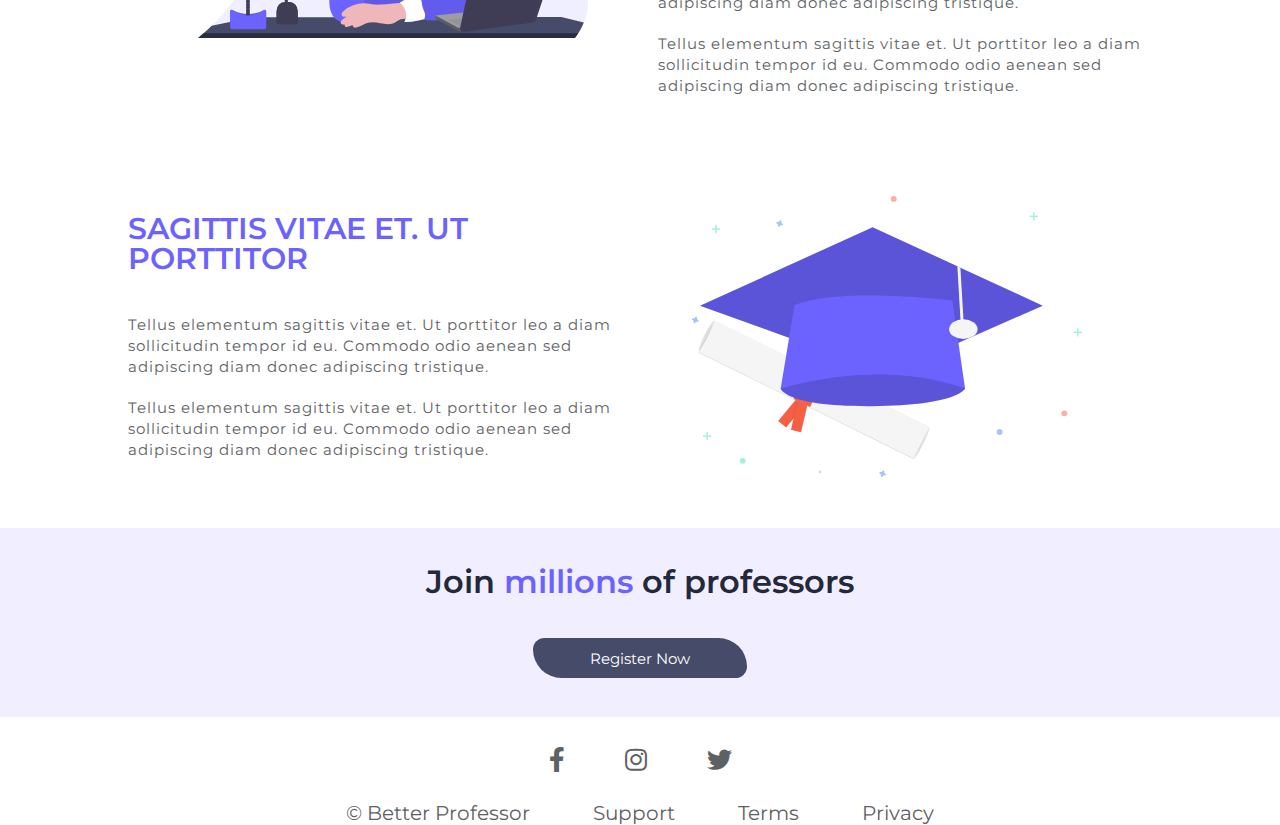
==== commit 968bdc50: "added media queries to team page for 500px" ====
--- a/index.html
+++ b/index.html
@@ -19,7 +19,7 @@
 
   <body>
     <div class="nav-bar">
-      <h1>Better Professor <span>_</span></h1>
+      <h1><a href="index.html">Better Professor</a> <span>_</span></h1>
       <nav>
         <div class="nav-left">
           <a href="#">Partners</a>
--- a/css/index.css
+++ b/css/index.css
@@ -169,6 +169,17 @@
   margin: 0 auto 3rem;
   padding: 1%;
 }
+.nav-bar a:visited,
+.nav-bar a:active {
+  color: #5E6164;
+}
+.nav-bar a {
+  text-decoration: none;
+  transition: color 0.3s;
+}
+.nav-bar a:hover {
+  color: #6C63FF;
+}
 .nav-bar h1 {
   font-size: 3.5rem;
 }
@@ -613,8 +624,20 @@
     padding: 2%;
   }
 }
+@media (max-width: 500px) {
+  .team {
+    padding: 1%;
+  }
+}
 .team h1 {
   font-size: 4rem;
+  font-weight: 600;
+}
+@media (max-width: 500px) {
+  .team h1 {
+    font-size: 3.5rem;
+    margin: 3% 0;
+  }
 }
 .team .card-wrapper {
   display: flex;
@@ -658,14 +681,31 @@
 }
 .team .card-wrapper .card .card-info .name {
   font-size: 2.2rem;
+  font-weight: 600;
+}
+@media (max-width: 500px) {
+  .team .card-wrapper .card .card-info .name {
+    font-size: 1.5rem;
+  }
 }
 .team .card-wrapper .card .card-info .title {
   margin-top: 1%;
   font-size: 1.5rem;
 }
+@media (max-width: 500px) {
+  .team .card-wrapper .card .card-info .title {
+    margin: 5% 0;
+    font-size: 1.2rem;
+  }
+}
 .team .card-wrapper .card .card-info .inf-text {
   margin: 3% 0;
   font-size: 1.2rem;
+}
+@media (max-width: 500px) {
+  .team .card-wrapper .card .card-info .inf-text {
+    font-size: 1rem;
+  }
 }
 .team .card-wrapper .card .card-contact {
   width: 100%;
@@ -687,6 +727,12 @@
 .team .card-wrapper .card .card-contact button:hover {
   background-color: #454B69;
 }
+@media (max-width: 500px) {
+  .team .card-wrapper .card .card-contact button {
+    width: 45%;
+    font-size: 1.2rem;
+  }
+}
 .team .card-wrapper .card .card-social-links {
   display: flex;
   width: 100%;
@@ -705,3 +751,8 @@
 .team .card-wrapper .card .card-social-links a:hover {
   color: #6C63FF;
 }
+@media (max-width: 500px) {
+  .team .card-wrapper .card .card-social-links a {
+    font-size: 1.4rem;
+  }
+}
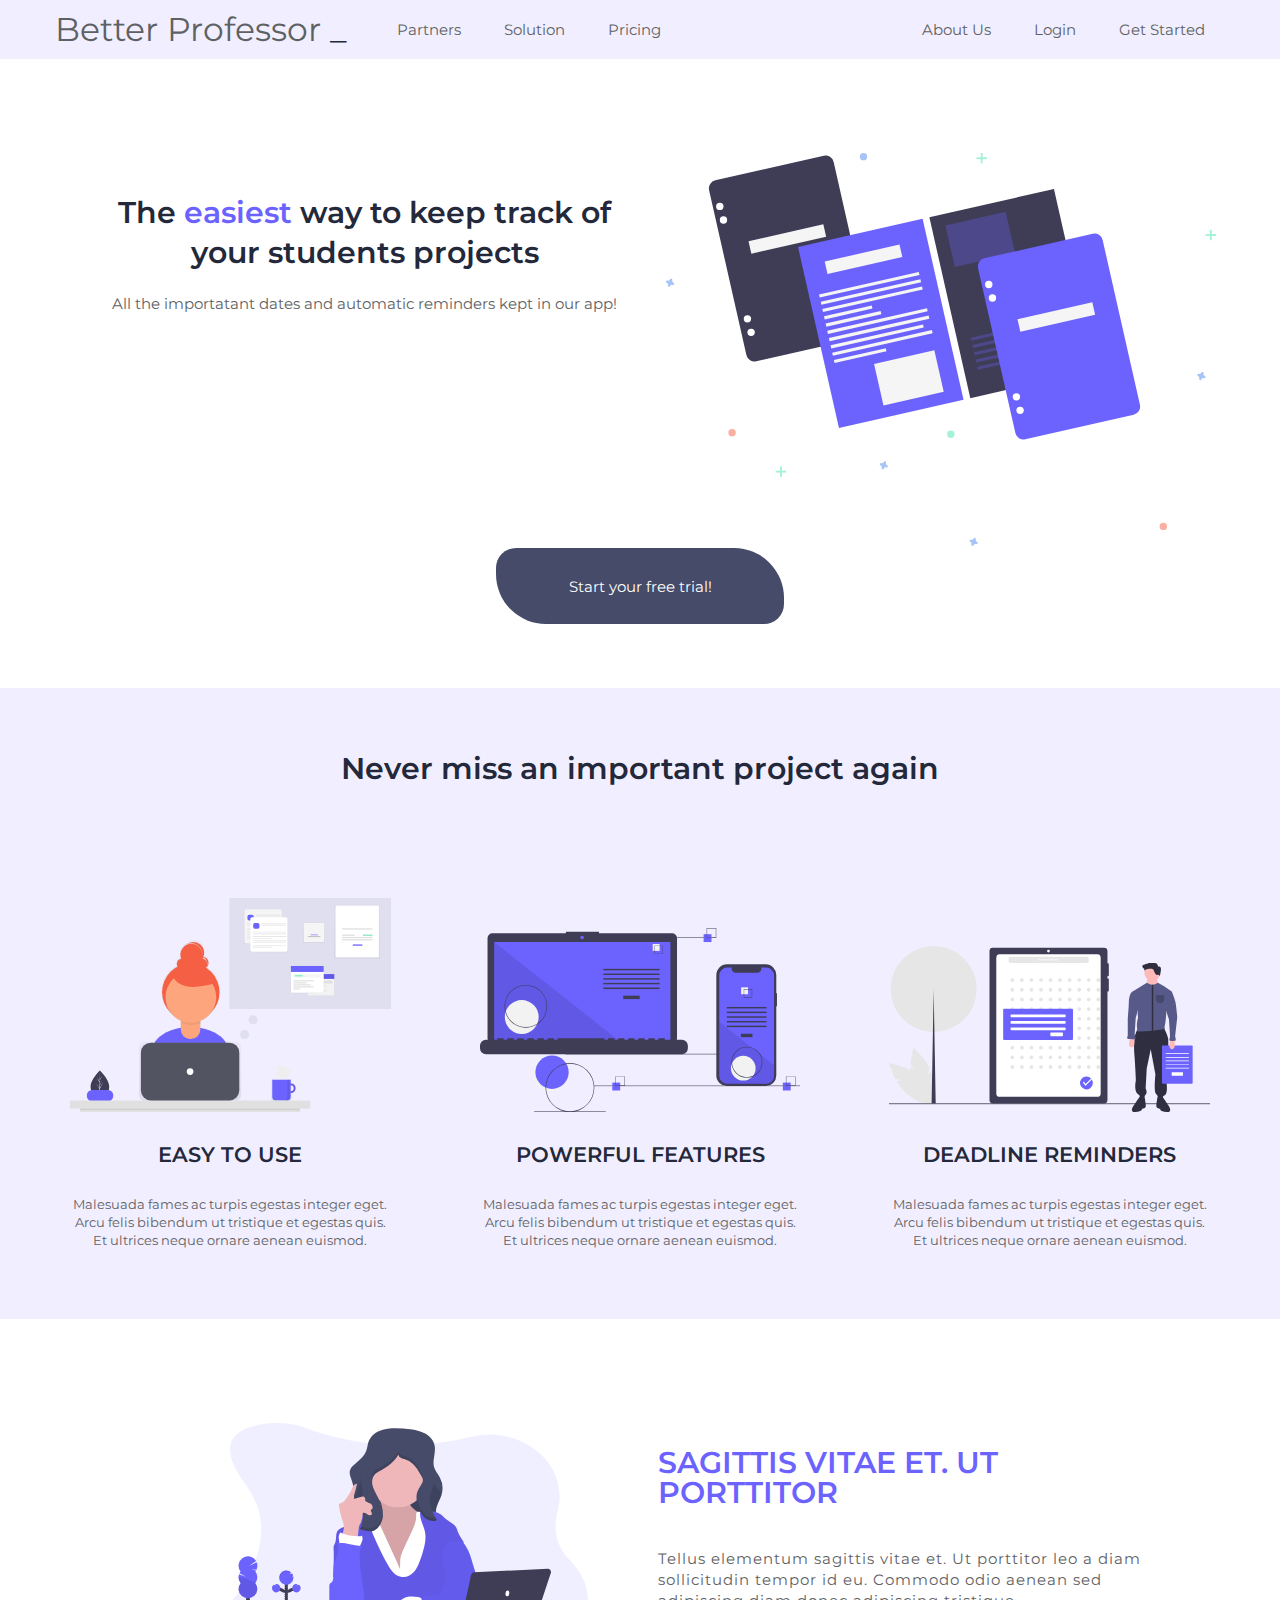
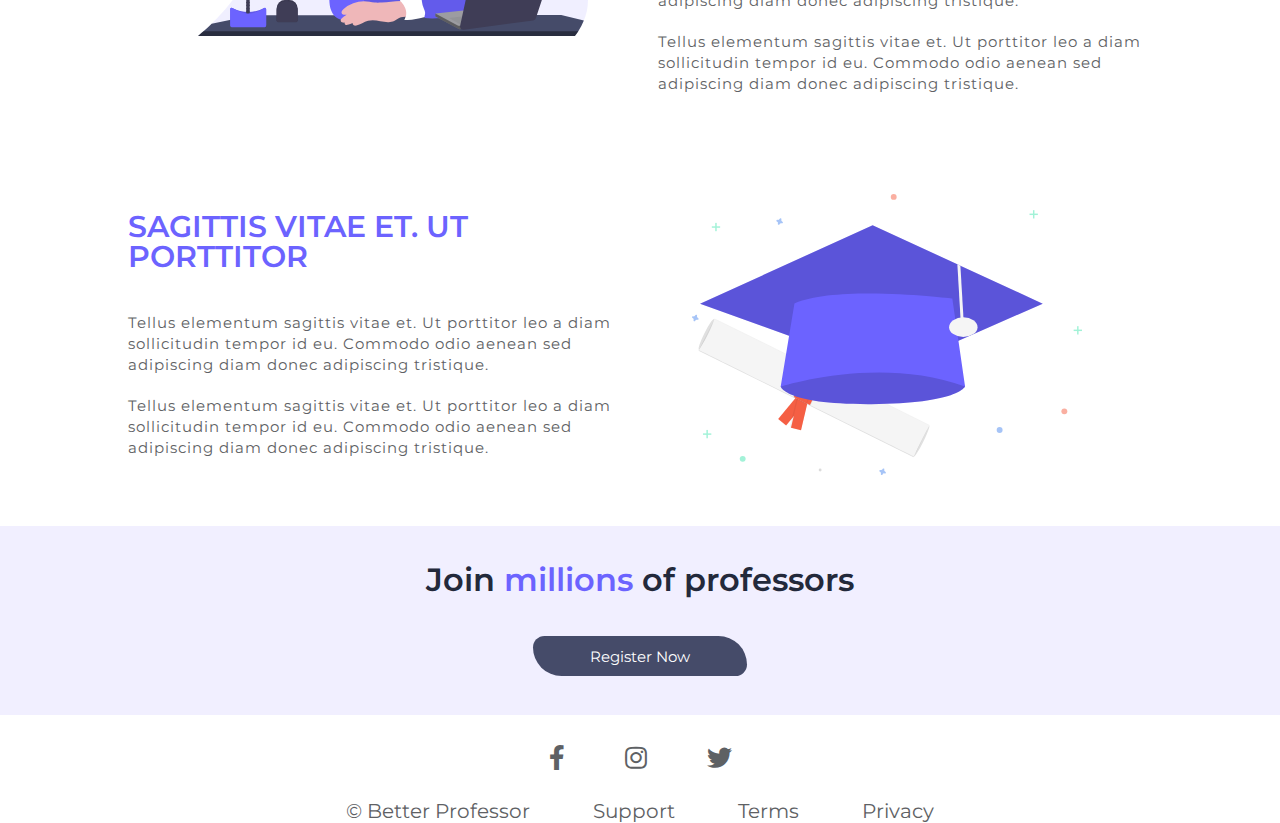
==== commit 11cc223a: "added more queries" ====
--- a/index.html
+++ b/index.html
@@ -29,7 +29,7 @@
         <div class="nav-right">
           <a href="./about.html">About Us</a>
           <a href="https://betterprofessor-luzaonzll.now.sh/login">Login</a>
-          <a href="#">Get Started</a>
+          <a href="https://betterprofessor-luzaonzll.now.sh/register">Get Started</a>
         </div>
       </nav>
     </div>
@@ -52,7 +52,7 @@
             </div>
           </div>
           <div class="cta-btn">
-            <button>Start your free trial!</button>
+            <a href="https://betterprofessor-luzaonzll.now.sh/register"><button>Start your free trial!</button></a>
           </div>
         </div>
       </header>
--- a/css/index.css
+++ b/css/index.css
@@ -176,12 +176,18 @@
 .nav-bar a {
   text-decoration: none;
   transition: color 0.3s;
+  color: #5E6164;
 }
 .nav-bar a:hover {
   color: #6C63FF;
 }
 .nav-bar h1 {
-  font-size: 3.5rem;
+  font-size: 3.3rem;
+}
+@media (min-width: 801px) and (max-width: 1012px) {
+  .nav-bar h1 {
+    font-size: 2.66rem;
+  }
 }
 @media (max-width: 800px) {
   .nav-bar h1 {
@@ -214,11 +220,18 @@
   text-decoration: none;
   transition: color 0.3s;
 }
-@media (max-width: 800px) {
+@media (min-width: 801px) and (max-width: 1012px) {
   .nav-bar nav .nav-right a,
   .nav-bar nav .nav-left a {
     margin: 0 1rem;
     font-size: 1.4rem;
+  }
+}
+@media (max-width: 800px) {
+  .nav-bar nav .nav-right a,
+  .nav-bar nav .nav-left a {
+    margin: 0 1rem;
+    font-size: 1.2rem;
   }
 }
 @media (max-width: 500px) {
@@ -303,6 +316,11 @@
 header .cta .cta-container .cta-text {
   margin: -1rem 4rem;
 }
+@media (min-width: 801px) and (max-width: 1012px) {
+  header .cta .cta-container .cta-text {
+    margin-top: -4%;
+  }
+}
 @media (max-width: 500px) {
   header .cta .cta-container .cta-text {
     margin: -9% 2%;
@@ -361,6 +379,11 @@
 header .cta .cta-btn {
   margin-bottom: 10rem;
 }
+@media (max-width: 800px) {
+  header .cta .cta-btn {
+    margin-bottom: 11rem;
+  }
+}
 @media (max-width: 500px) {
   header .cta .cta-btn {
     margin-bottom: 11rem;
@@ -369,7 +392,7 @@
 header .cta .cta-btn button {
   cursor: pointer;
   padding: 2.5%;
-  width: 20%;
+  width: 25%;
   font-family: "Montserrat";
   font-size: 1.5rem;
   color: white;
@@ -382,6 +405,12 @@
 header .cta .cta-btn button:hover {
   background-color: #6C63FF;
 }
+@media (min-width: 801px) and (max-width: 1012px) {
+  header .cta .cta-btn button {
+    font-size: 1.3rem;
+    width: 27%;
+  }
+}
 @media (max-width: 800px) {
   header .cta .cta-btn button {
     font-size: 1.2rem;
@@ -406,6 +435,11 @@
   font-size: 3rem;
   margin: 4rem 5rem;
   font-weight: 600;
+}
+@media (min-width: 801px) and (max-width: 1012px) {
+  .features h2 {
+    margin: 3rem 4.2rem 2rem;
+  }
 }
 @media (max-width: 800px) {
   .features h2 {
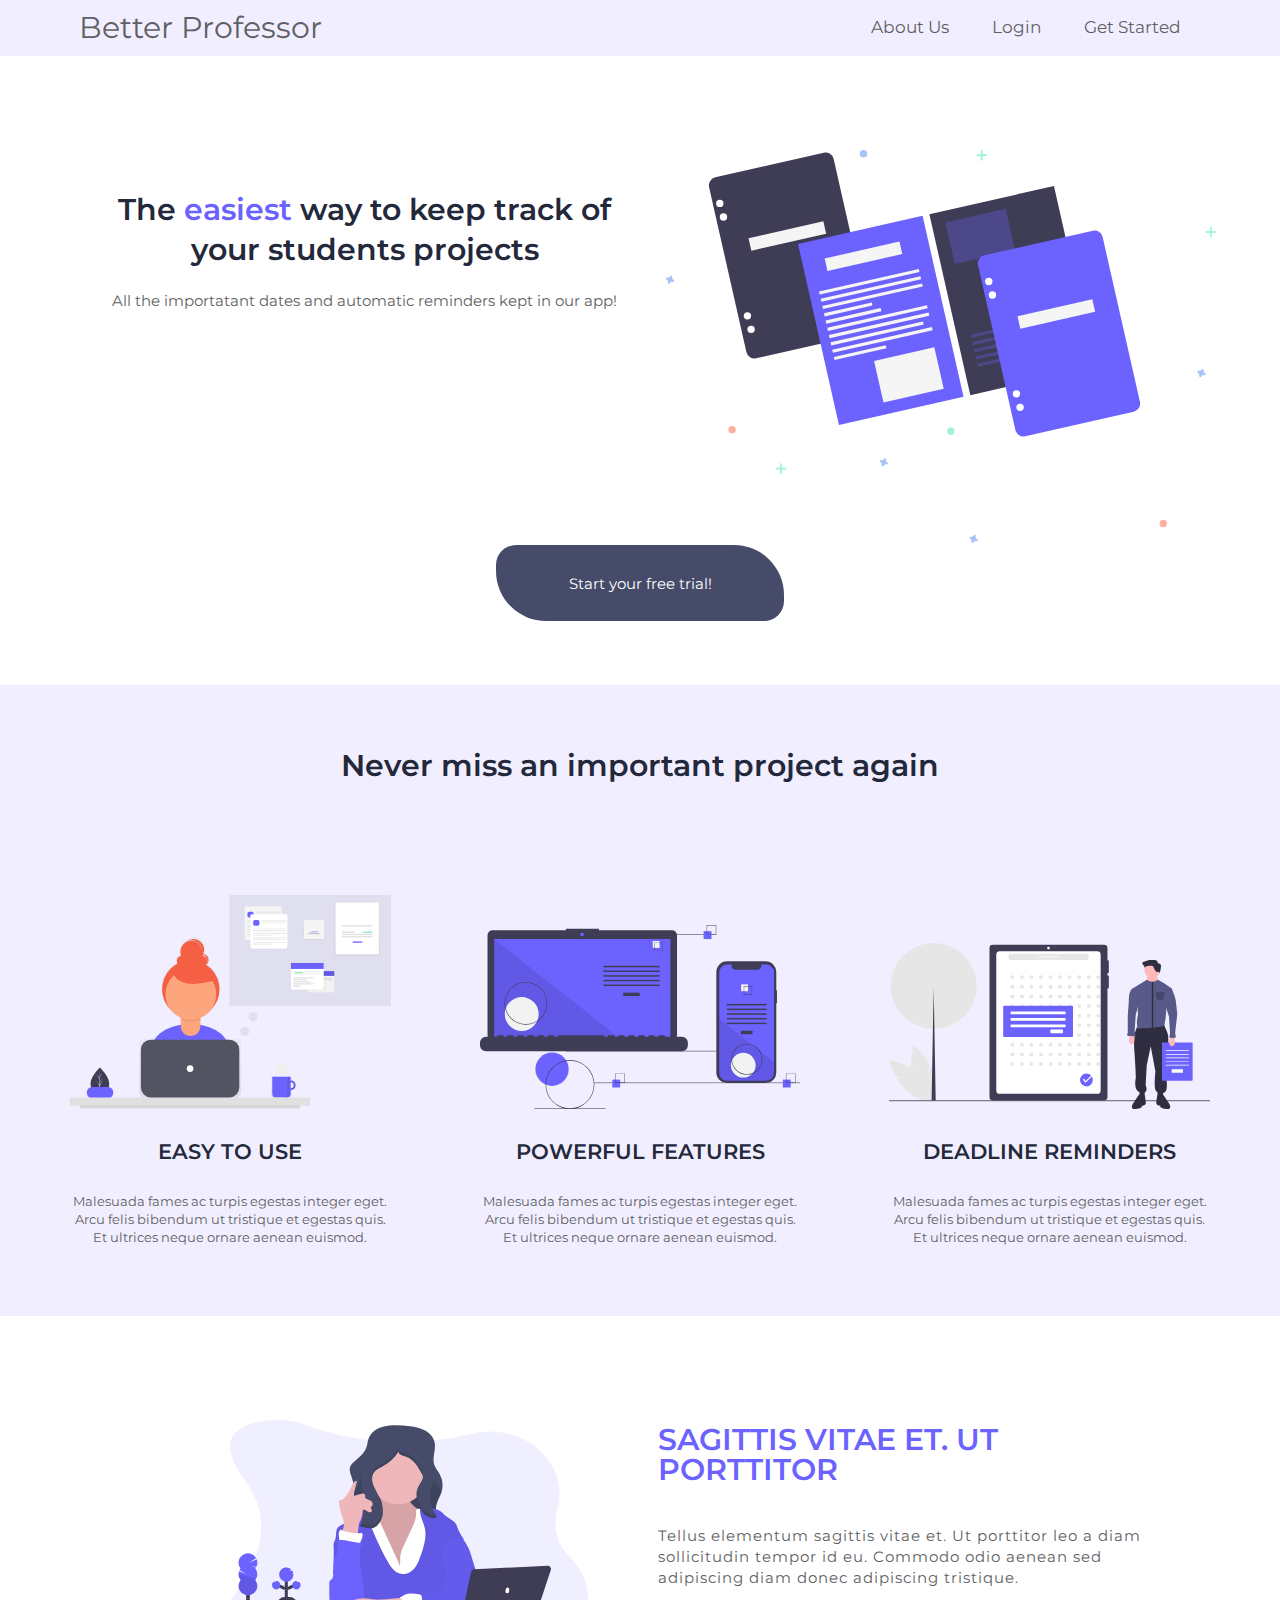
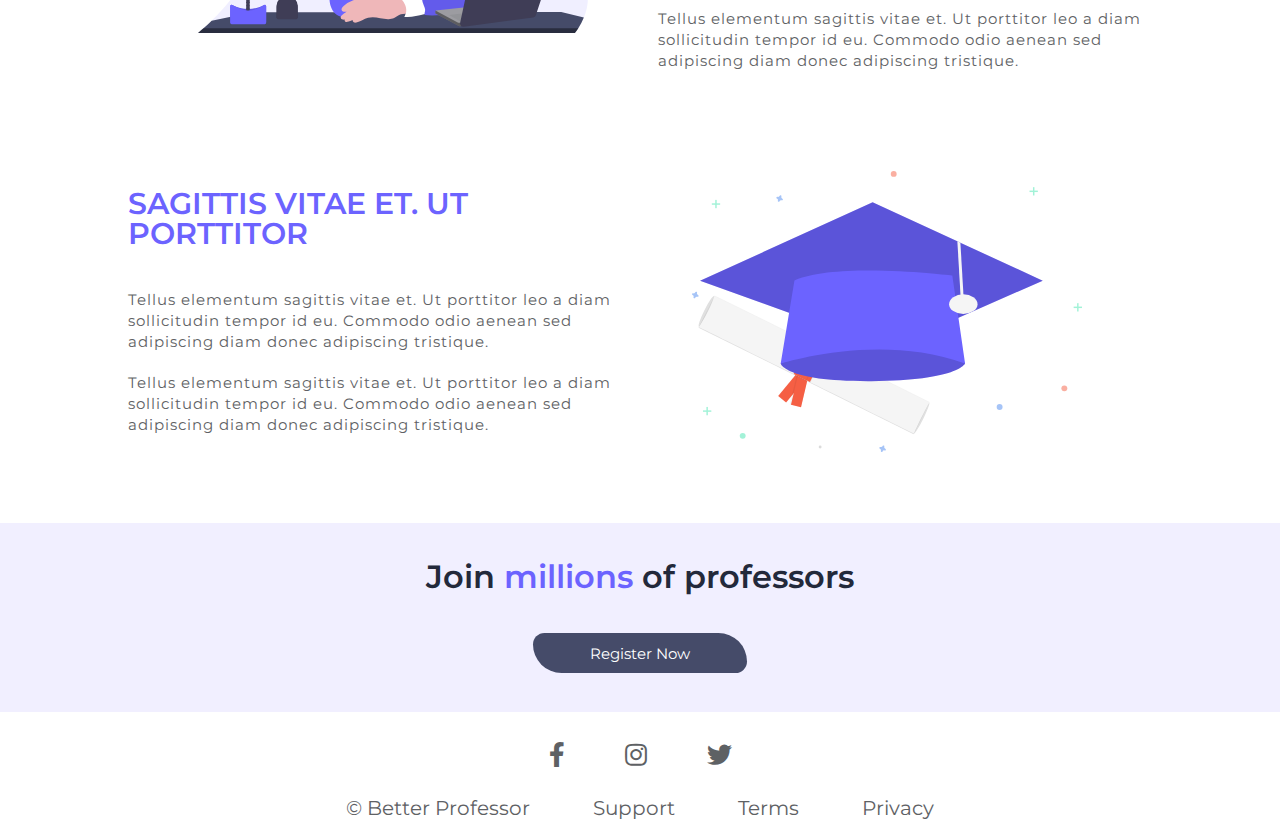
==== commit e1dccbc6: "media queries and a little refactoring" ====
--- a/index.html
+++ b/index.html
@@ -19,12 +19,12 @@
 
   <body>
     <div class="nav-bar">
-      <h1><a href="index.html">Better Professor</a> <span>_</span></h1>
+      <h1><a href="index.html">Better Professor</a></h1>
       <nav>
         <div class="nav-left">
-          <a href="#">Partners</a>
+          <!-- <a href="#">Partners</a>
           <a href="#">Solution</a>
-          <a href="#">Pricing</a>
+          <a href="#">Pricing</a> -->
         </div>
         <div class="nav-right">
           <a href="./about.html">About Us</a>
--- a/css/index.css
+++ b/css/index.css
@@ -182,7 +182,7 @@
   color: #6C63FF;
 }
 .nav-bar h1 {
-  font-size: 3.3rem;
+  font-size: 3rem;
 }
 @media (min-width: 801px) and (max-width: 1012px) {
   .nav-bar h1 {
@@ -191,12 +191,23 @@
 }
 @media (max-width: 800px) {
   .nav-bar h1 {
-    font-size: 2.5rem;
+    font-size: 2.3rem;
+  }
+}
+@media (min-width: 501px) and (max-width: 749px) {
+  .nav-bar h1 {
+    font-size: 1.6rem;
   }
 }
 @media (max-width: 500px) {
   .nav-bar h1 {
     font-size: 1.4rem;
+  }
+}
+@media (min-width: 376px) and (max-width: 455px) {
+  .nav-bar h1 {
+    font-size: 1.2rem;
+    width: 30%;
   }
 }
 .nav-bar nav {
@@ -215,7 +226,7 @@
 .nav-bar nav .nav-right a,
 .nav-bar nav .nav-left a {
   margin: 0 2rem;
-  font-size: 1.5rem;
+  font-size: 1.7rem;
   color: #5E6164;
   text-decoration: none;
   transition: color 0.3s;
@@ -269,6 +280,12 @@
 .footer-nav .legal-links a:hover {
   color: #6C63FF;
 }
+@media (min-width: 501px) and (max-width: 749px) {
+  .footer-nav .social-links a,
+  .footer-nav .legal-links a {
+    font-size: 1.4rem;
+  }
+}
 @media (max-width: 500px) {
   .footer-nav .social-links a,
   .footer-nav .legal-links a {
@@ -282,6 +299,11 @@
 .footer-nav .social-links a {
   font-size: 2.5rem;
 }
+@media (min-width: 501px) and (max-width: 749px) {
+  .footer-nav .social-links a {
+    font-size: 2rem;
+  }
+}
 @media (max-width: 500px) {
   .footer-nav .social-links a {
     font-size: 1.8rem;
@@ -304,6 +326,8 @@
     padding: 2%;
   }
 }
+@media (min-width: 501px) and (max-width: 749px) {
+}
 @media (max-width: 500px) {
   header .cta {
     padding: 3%;
@@ -321,9 +345,20 @@
     margin-top: -4%;
   }
 }
+@media (min-width: 501px) and (max-width: 749px) {
+  header .cta .cta-container .cta-text {
+    margin-top: -6%;
+  }
+}
 @media (max-width: 500px) {
   header .cta .cta-container .cta-text {
     margin: -9% 2%;
+  }
+}
+@media (min-width: 376px) and (max-width: 455px) {
+  header .cta .cta-container .cta-text {
+    margin: -8% 0;
+    margin-left: 5%;
   }
 }
 header .cta .cta-container .cta-text h2 {
@@ -341,12 +376,24 @@
     line-height: 3rem;
   }
 }
+@media (min-width: 501px) and (max-width: 749px) {
+  header .cta .cta-container .cta-text h2 {
+    font-size: 1.8rem;
+    line-height: 2.8rem;
+  }
+}
 @media (max-width: 500px) {
   header .cta .cta-container .cta-text h2 {
     font-size: 1.5rem;
     line-height: 2.5rem;
   }
 }
+@media (min-width: 376px) and (max-width: 455px) {
+  header .cta .cta-container .cta-text h2 {
+    font-size: 1.3rem;
+    line-height: 1.5rem;
+  }
+}
 header .cta .cta-container .cta-text p {
   font-size: 1.5rem;
   margin-bottom: 2rem;
@@ -357,12 +404,23 @@
     line-height: 2.5rem;
   }
 }
+@media (min-width: 501px) and (max-width: 749px) {
+  header .cta .cta-container .cta-text p {
+    font-size: 1rem;
+    line-height: 1.6rem;
+  }
+}
 @media (max-width: 500px) {
   header .cta .cta-container .cta-text p {
     font-size: 0.8rem;
     line-height: 1.2rem;
   }
 }
+@media (min-width: 376px) and (max-width: 455px) {
+  header .cta .cta-container .cta-text p {
+    display: none;
+  }
+}
 header .cta .cta-container .cta-img img {
   width: 100%;
 }
@@ -374,6 +432,11 @@
 @media (max-width: 500px) {
   header .cta .cta-container .cta-img img {
     width: 80%;
+  }
+}
+@media (min-width: 376px) and (max-width: 455px) {
+  header .cta .cta-container .cta-img img {
+    width: 67%;
   }
 }
 header .cta .cta-btn {
@@ -424,6 +487,11 @@
     width: 34%;
   }
 }
+@media (min-width: 376px) and (max-width: 455px) {
+  header .cta .cta-btn button {
+    font-size: 0.9rem;
+  }
+}
 .features {
   display: flex;
   align-items: center;
@@ -446,10 +514,20 @@
     margin: 3rem 4rem;
   }
 }
-@media (max-width: 500px) {
+@media (min-width: 501px) and (max-width: 749px) {
   .features h2 {
-    font-size: 1.8rem;
+    font-size: 2rem;
+  }
+}
+@media (max-width: 500px) {
+  .features h2 {
+    font-size: 1.6rem;
     margin: 2rem 3rem 3rem;
+  }
+}
+@media (min-width: 376px) and (max-width: 455px) {
+  .features h2 {
+    display: none;
   }
 }
 .features .feature-container {
@@ -458,6 +536,12 @@
   align-items: flex-end;
   text-align: center;
 }
+@media (min-width: 376px) and (max-width: 455px) {
+  .features .feature-container {
+    flex-direction: column-reverse;
+    align-items: center;
+  }
+}
 .features .feature-container .app-feature {
   margin: 5rem 2rem 2rem;
   padding: 2%;
@@ -471,6 +555,11 @@
 @media (max-width: 500px) {
   .features .feature-container .app-feature {
     margin: 2rem 1rem 1rem;
+  }
+}
+@media (min-width: 376px) and (max-width: 455px) {
+  .features .feature-container .app-feature {
+    width: 80%;
   }
 }
 .features .feature-container .app-feature h3 {
@@ -479,9 +568,19 @@
   text-transform: uppercase;
   font-weight: 600;
 }
+@media (min-width: 801px) and (max-width: 1012px) {
+  .features .feature-container .app-feature h3 {
+    font-size: 1.7rem;
+  }
+}
 @media (max-width: 800px) {
   .features .feature-container .app-feature h3 {
     font-size: 1.5rem;
+  }
+}
+@media (min-width: 501px) and (max-width: 749px) {
+  .features .feature-container .app-feature h3 {
+    font-size: 1.2rem;
   }
 }
 @media (max-width: 500px) {
@@ -490,6 +589,11 @@
     margin: 2rem 0 1rem;
   }
 }
+@media (min-width: 376px) and (max-width: 455px) {
+  .features .feature-container .app-feature h3 {
+    font-size: 1.5rem;
+  }
+}
 .features .feature-container .app-feature p {
   font-size: 1.3rem;
 }
@@ -503,21 +607,42 @@
     font-size: 0.9rem;
   }
 }
+@media (max-width: 500px) and (min-width: 376px) and (max-width: 455px) {
+  .features .feature-container .app-feature p {
+    font-size: 1.2rem;
+  }
+}
 .features .feature-container .app-feature .feature-img {
   width: 100%;
 }
 .features .feature-container .app-feature .feature-img img {
   width: 100%;
+}
+@media (min-width: 376px) and (max-width: 455px) {
+  .features .feature-container .app-feature .feature-img img {
+    width: 60%;
+  }
 }
 .students-success {
   padding: 3% 10% 3%;
   width: 100%;
 }
+@media (min-width: 801px) and (max-width: 1012px) {
+  .students-success {
+    margin-top: -3%;
+    margin-bottom: 3%;
+  }
+}
 @media (max-width: 800px) {
   .students-success {
     padding: 1% 7% 2%;
-    margin-top: -7%;
+    margin-top: -5%;
     margin-bottom: 3%;
+  }
+}
+@media (min-width: 501px) and (max-width: 749px) {
+  .students-success {
+    margin: 3%;
   }
 }
 @media (max-width: 500px) {
@@ -527,7 +652,17 @@
   }
 }
 .students-success div:last-child {
-  margin: 9rem 0 1rem;
+  margin: 7rem 0 3rem;
+}
+@media (min-width: 801px) and (max-width: 1012px) {
+  .students-success div:last-child {
+    margin: 6rem 0rem 3rem;
+  }
+}
+@media (min-width: 501px) and (max-width: 749px) {
+  .students-success div:last-child {
+    margin: 4rem 0 2rem;
+  }
 }
 @media (max-width: 500px) {
   .students-success div:last-child {
@@ -537,8 +672,6 @@
 .students-success .success-descript {
   display: flex;
   align-items: center;
-}
-@media (max-width: 500px) {
 }
 .students-success .success-descript h2 {
   font-size: 3rem;
@@ -547,10 +680,20 @@
   text-transform: uppercase;
   font-weight: 600;
 }
+@media (min-width: 801px) and (max-width: 1012px) {
+  .students-success .success-descript h2 {
+    font-size: 2.6rem;
+  }
+}
 @media (max-width: 800px) {
   .students-success .success-descript h2 {
     font-size: 2rem;
     margin-bottom: 3rem;
+  }
+}
+@media (min-width: 501px) and (max-width: 749px) {
+  .students-success .success-descript h2 {
+    font-size: 1.6rem;
   }
 }
 @media (max-width: 500px) {
@@ -564,9 +707,19 @@
   font-size: 1.5rem;
   letter-spacing: 0.1rem;
 }
+@media (min-width: 801px) and (max-width: 1012px) {
+  .students-success .success-descript p {
+    font-size: 1.4rem;
+  }
+}
 @media (max-width: 800px) {
   .students-success .success-descript p {
     font-size: 1.3rem;
+  }
+}
+@media (min-width: 501px) and (max-width: 749px) {
+  .students-success .success-descript p {
+    font-size: 1rem;
   }
 }
 @media (max-width: 500px) {
@@ -652,6 +805,7 @@
 }
 .team {
   text-align: center;
+  padding-top: 3%;
 }
 @media (max-width: 800px) {
   .team {
@@ -714,8 +868,18 @@
   border-radius: 50%;
 }
 .team .card-wrapper .card .card-info .name {
-  font-size: 2.2rem;
+  font-size: 1.9rem;
   font-weight: 600;
+}
+@media (min-width: 1230px) {
+  .team .card-wrapper .card .card-info .name {
+    font-size: 2rem;
+  }
+}
+@media (min-width: 801px) and (max-width: 1012px) {
+  .team .card-wrapper .card .card-info .name {
+    font-size: 1.67rem;
+  }
 }
 @media (max-width: 500px) {
   .team .card-wrapper .card .card-info .name {
